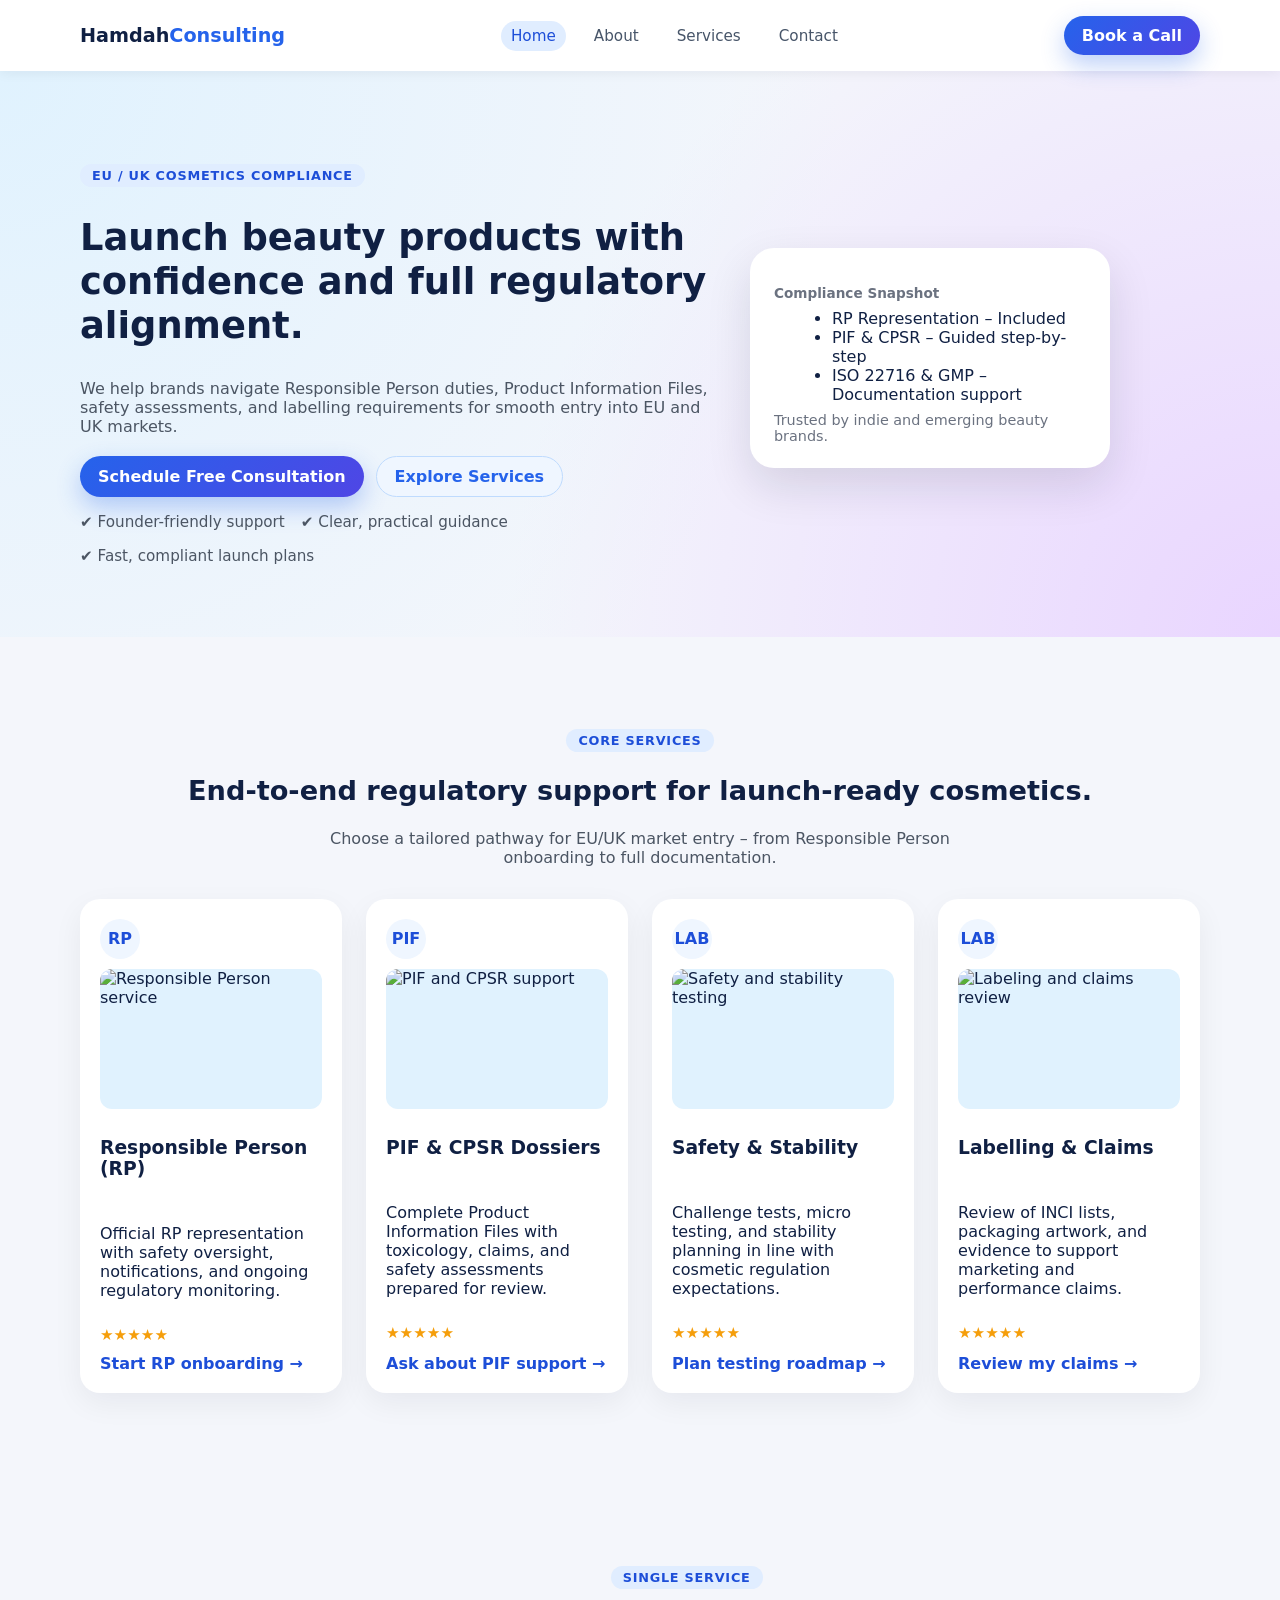
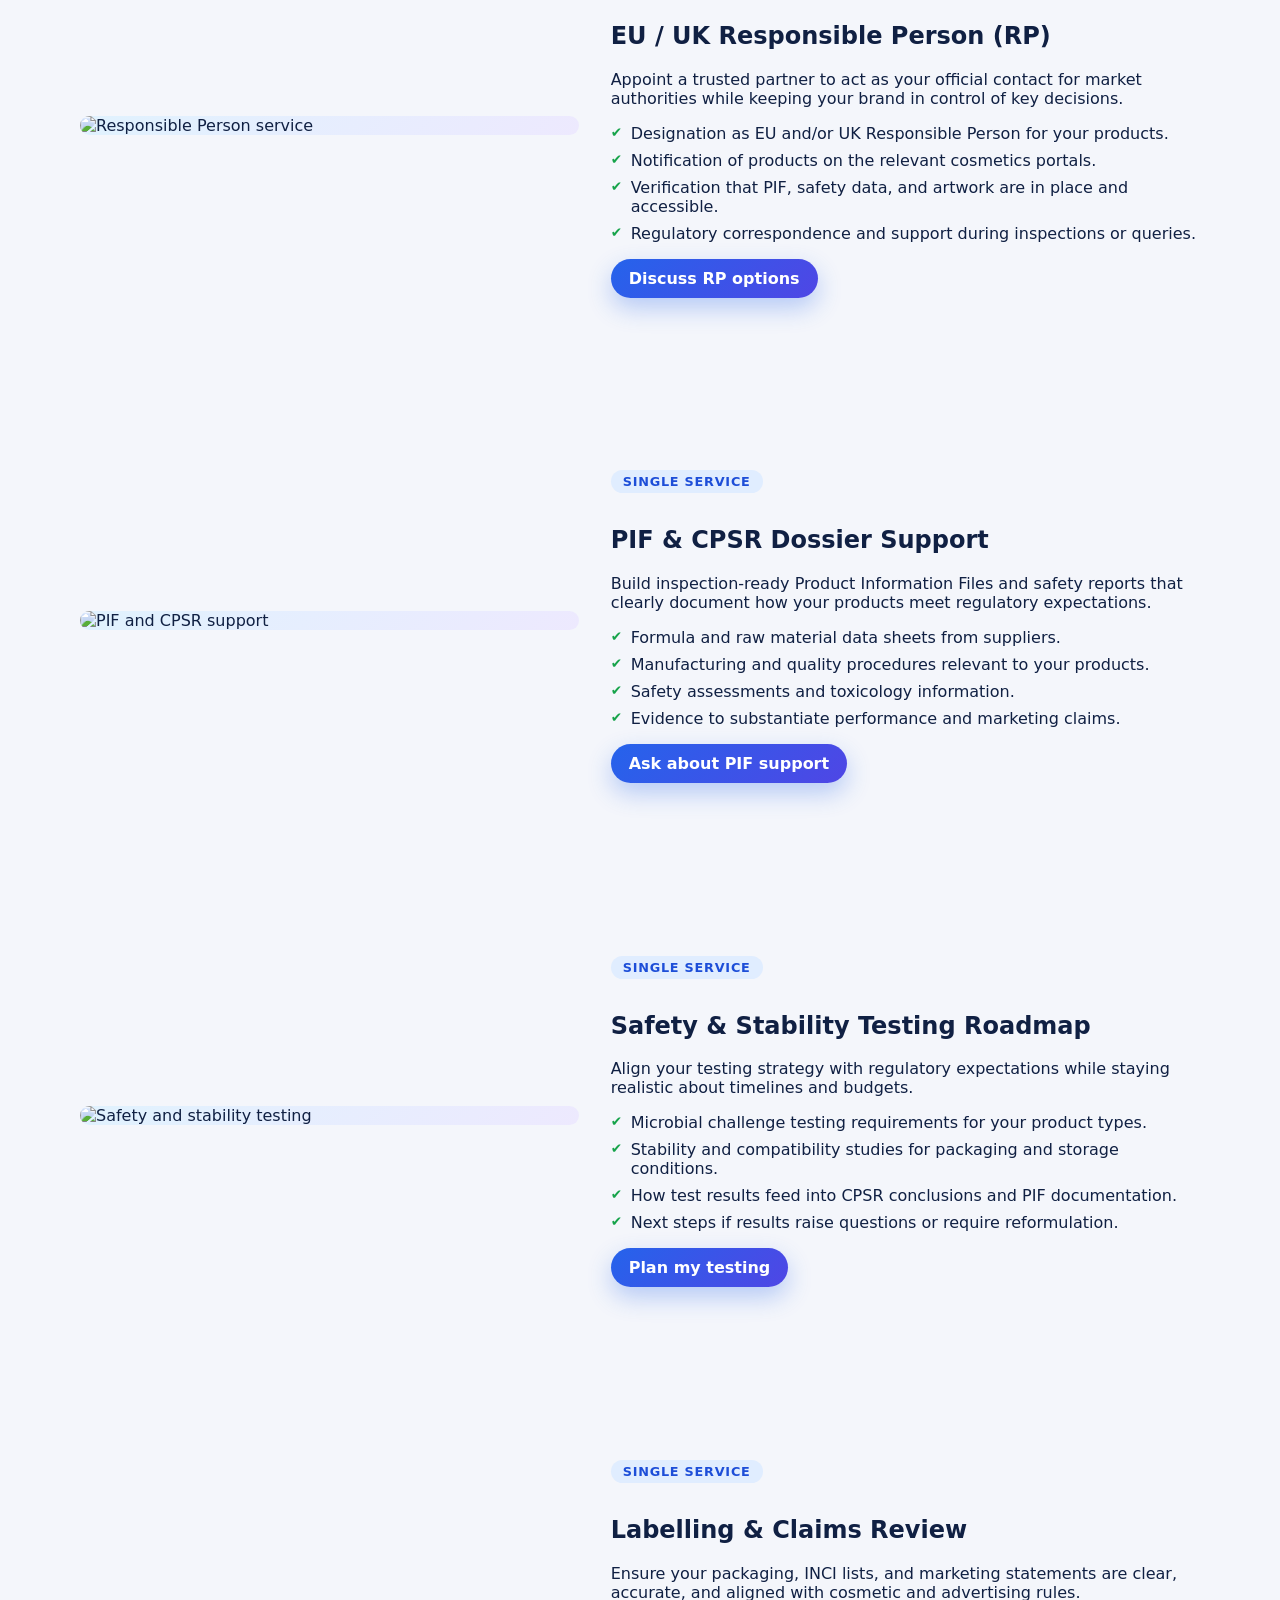
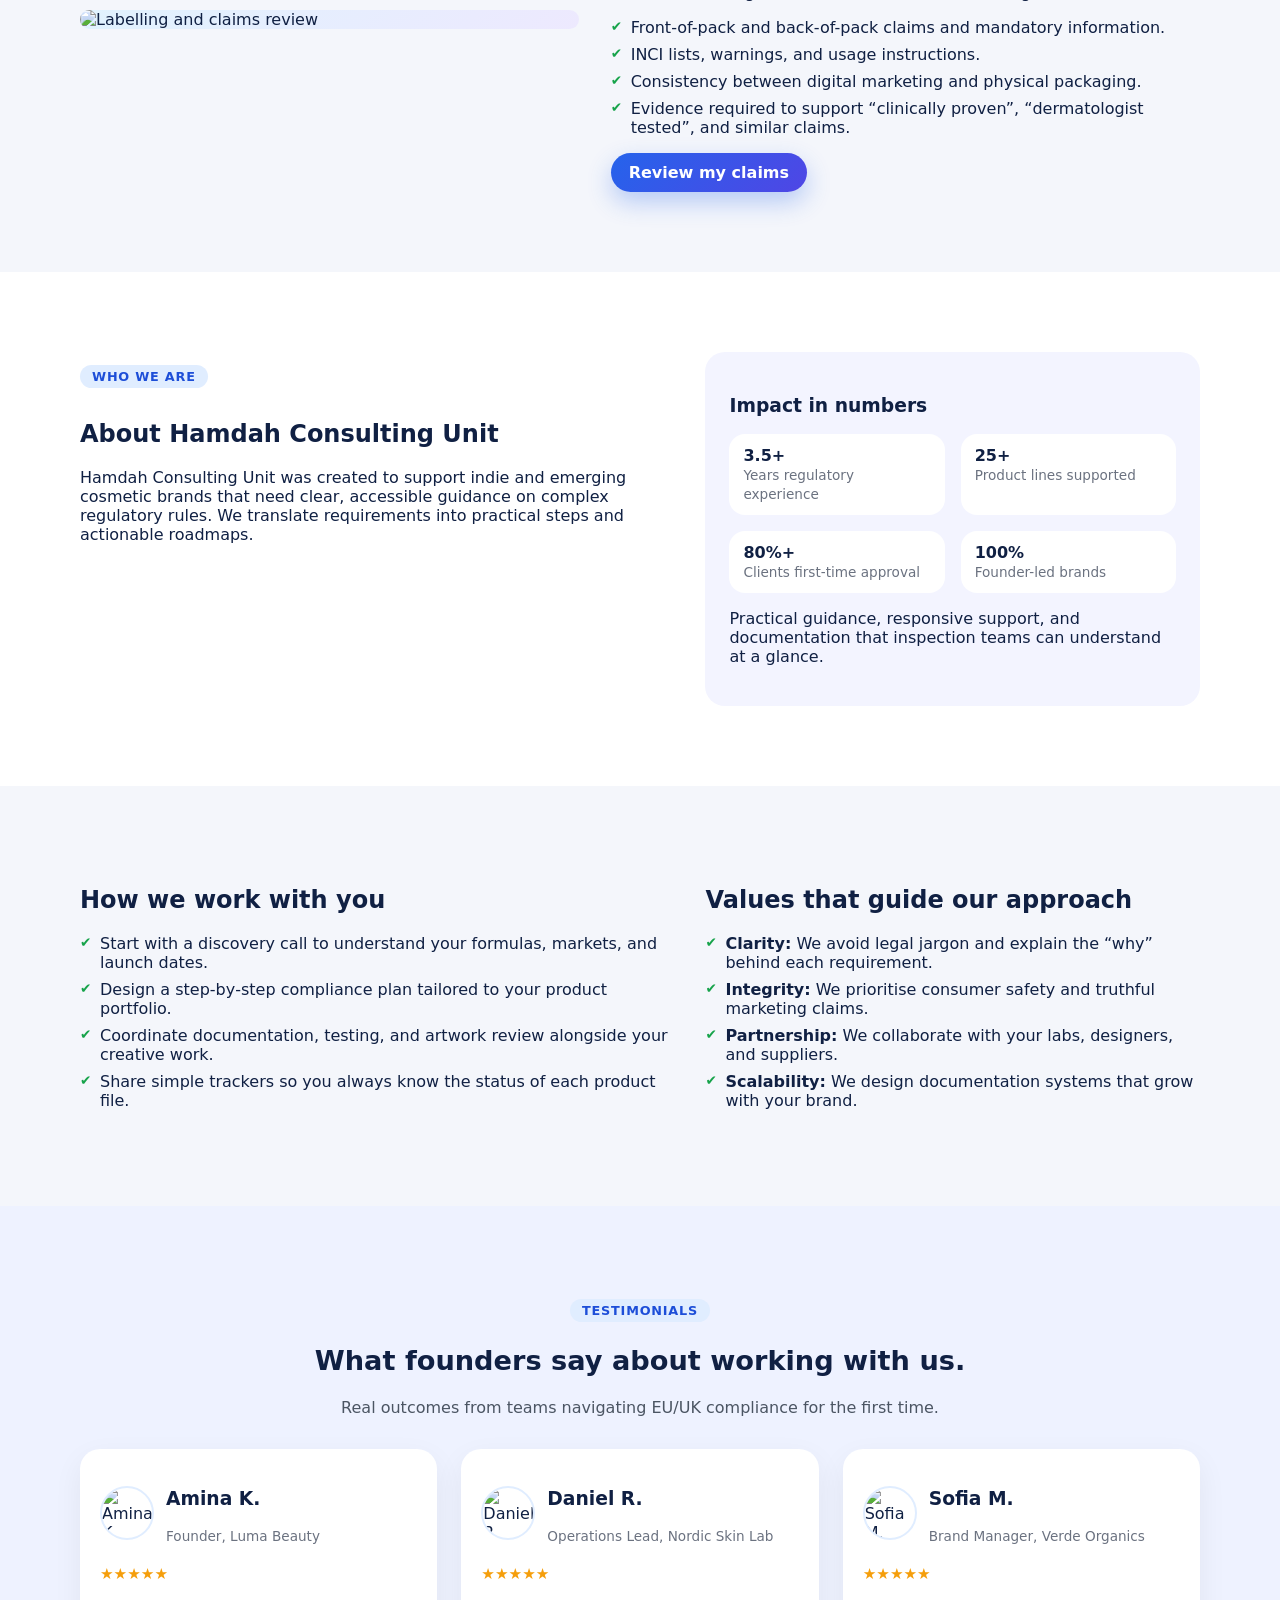
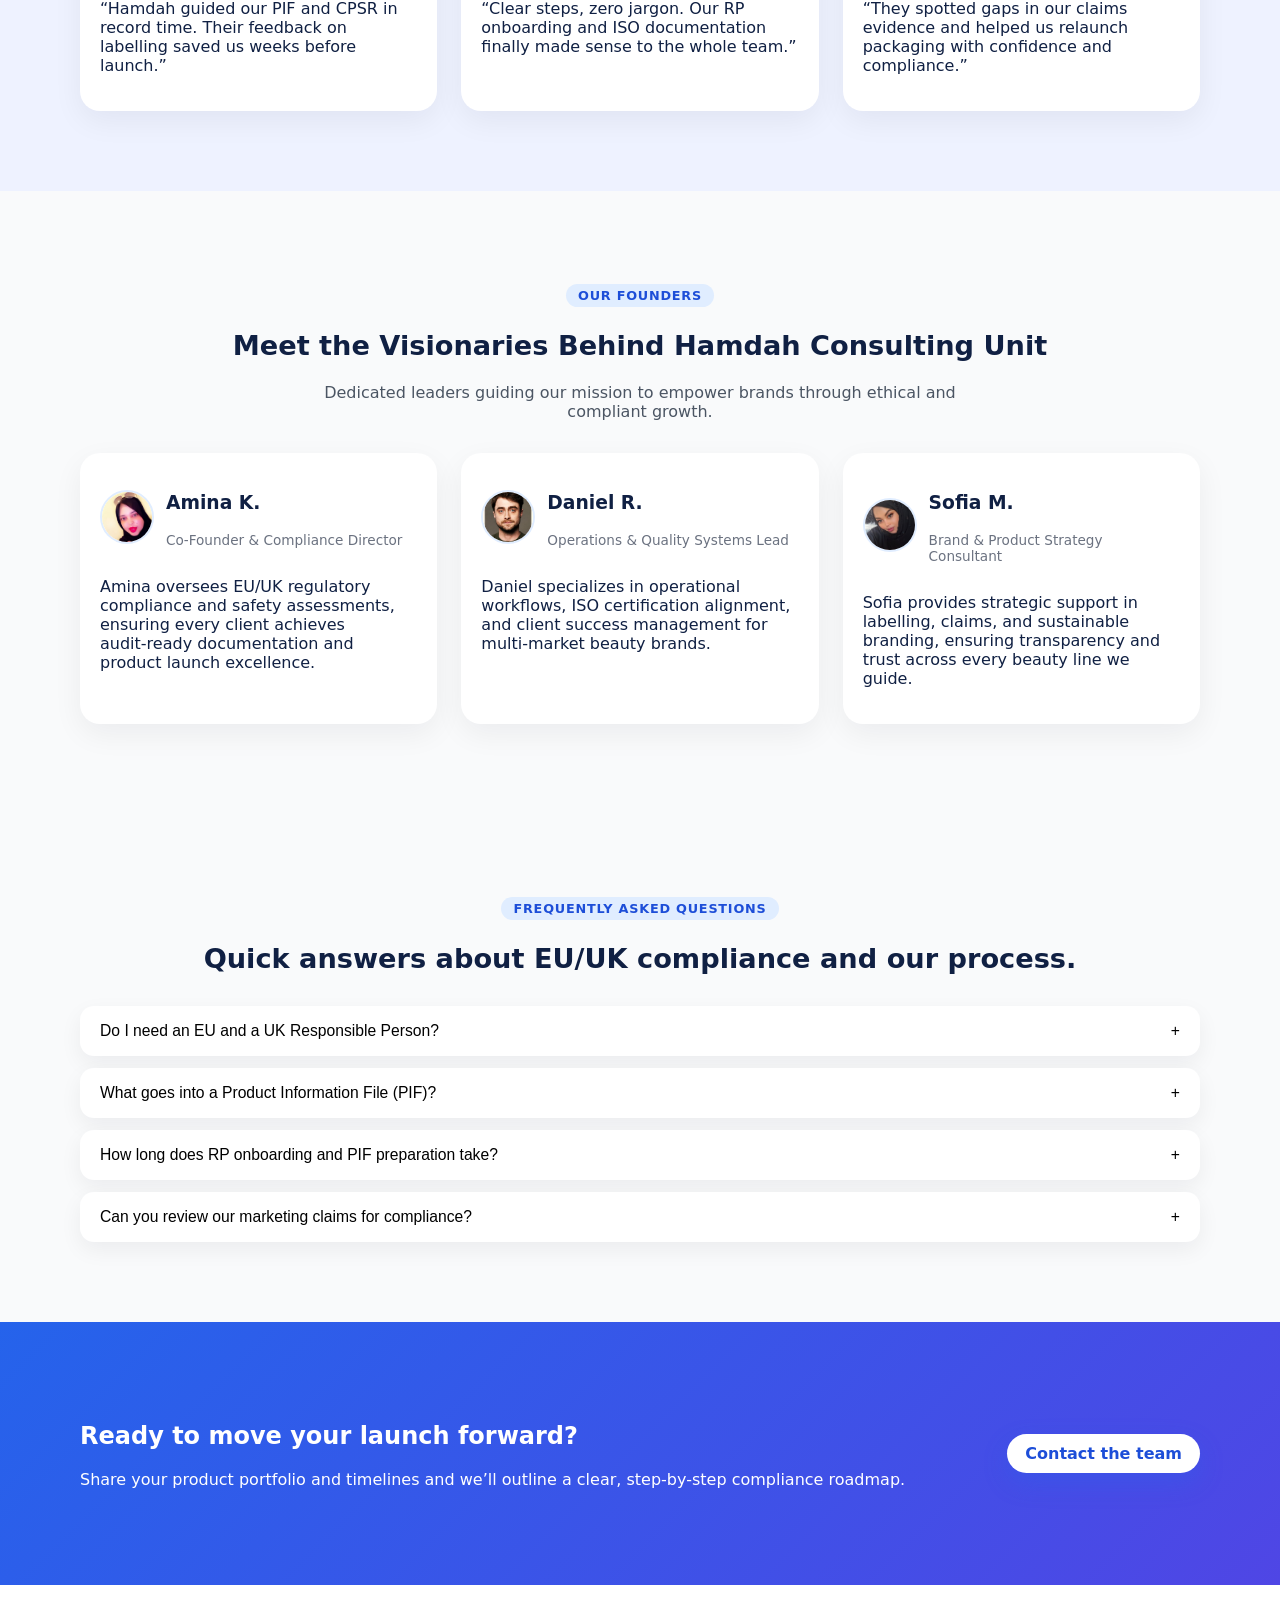
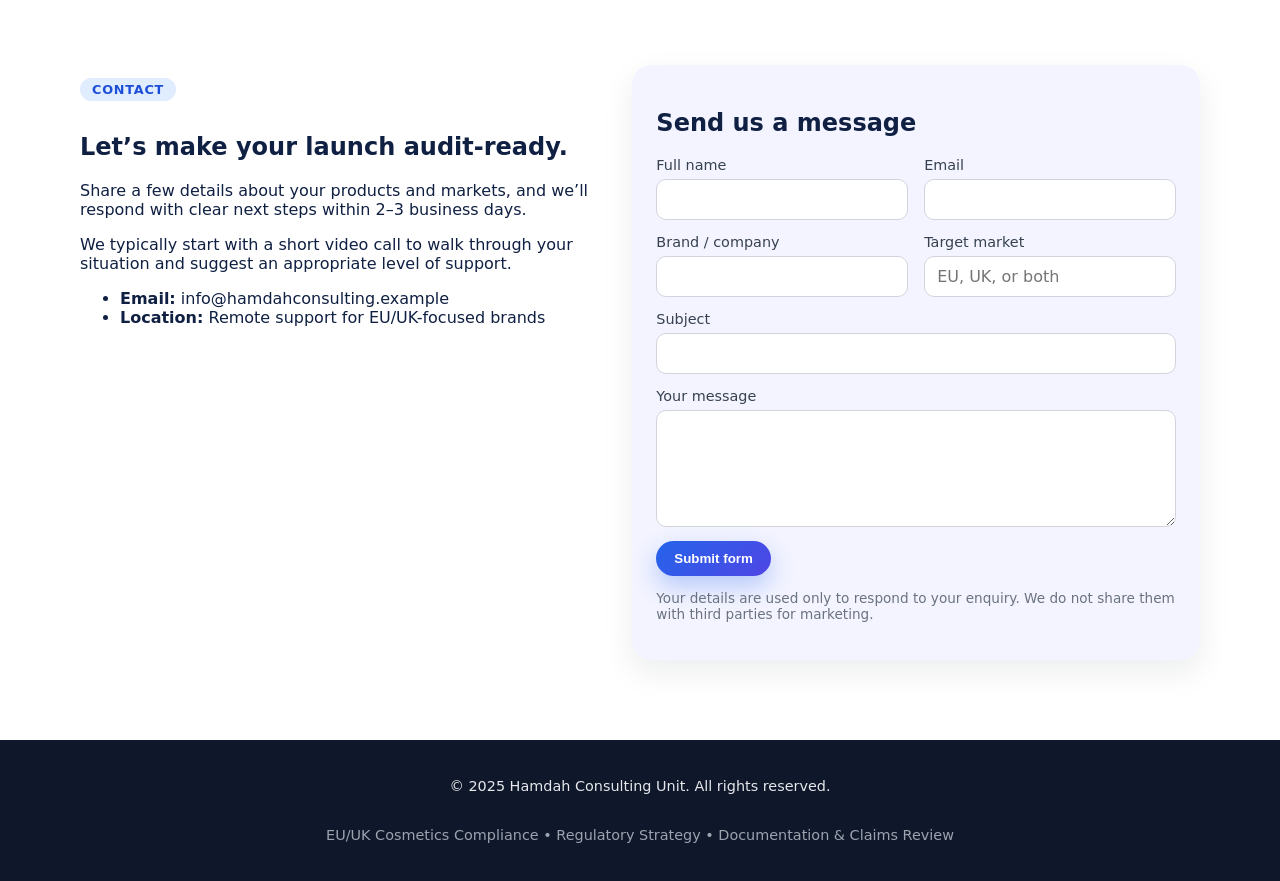
==== index.html @ 95badda5 "Rename index4.html to index.html" ====
<!DOCTYPE html>
<html lang="en">
<head>
  <meta charset="UTF-8" />
  <meta name="viewport" content="width=device-width, initial-scale=1.0" />
  <title>Hamdah Consulting Unit – EU/UK Cosmetics Compliance</title>
  <meta name="description" content="Responsible Person (RP), PIF & CPSR, Safety & Stability testing, and Labelling & Claims support for EU/UK cosmetics compliance." />

  <!--
    IMPORTANT for GitHub Pages:
    Upload this index.html AND these three image files in the SAME FOLDER (repo root):
      - Amina_image.jpg
      - Daniel_image.jpg
      - Sofia_image.jpg
    If you prefer an /images folder, move the files there and change the src paths below to: images/Amina_image.jpg, etc.
  -->

  <style>
    *,
    *::before,
    *::after { box-sizing: border-box; }

    :root {
      --ink:#102043; --muted:#4b5563;
      --brand:#2563eb; --brand2:#4f46e5;
      --bg:#f4f6fb; --panel:#ffffff;
    }

    body {
      margin: 0; background: var(--bg); color: var(--ink);
      font-family: system-ui, -apple-system, BlinkMacSystemFont, "Segoe UI", Roboto, Helvetica, Arial, sans-serif;
      -webkit-font-smoothing: antialiased; -moz-osx-font-smoothing: grayscale;
    }
    img { max-width: 100%; display:block; }
    a { color: inherit; text-decoration: none; }

    .container { width: 90%; max-width: 1120px; margin: 0 auto; }
    .section { padding: 80px 0; }
    .badge {
      display:inline-flex; padding: 4px 12px; border-radius: 999px;
      background:#e0edff; color:#1d4ed8; font-size:.8rem; font-weight:600;
      letter-spacing:.06em; text-transform:uppercase;
    }

    /* Header */
    .site-header { position: sticky; top:0; z-index:20; background:var(--panel); box-shadow:0 2px 12px rgba(15,23,42,.06); }
    .header-inner { display:flex; align-items:center; justify-content:space-between; padding:16px 0; gap:24px; }
    .logo { font-weight:800; font-size:1.2rem; }
    .logo span { color: var(--brand); }
    .main-nav { display:flex; gap:18px; font-size:.95rem; }
    .main-nav a { padding:6px 10px; border-radius:999px; color:#475569; }
    .main-nav a:hover, .main-nav a.active { background:#e0edff; color:#1d4ed8; }

    .btn { display:inline-flex; align-items:center; justify-content:center; border:none; border-radius:999px; padding:10px 18px; font-weight:600; cursor:pointer; }
    .btn-primary { color:#fff; background: linear-gradient(135deg, var(--brand), var(--brand2)); box-shadow:0 10px 24px rgba(37,99,235,.3); }
    .btn-primary:hover { transform: translateY(-1px); box-shadow:0 14px 28px rgba(37,99,235,.4); }
    .btn-ghost { color:var(--brand); background:#eff6ff; border:1px solid #bfdbfe; }

    /* Hero */
    .hero {
      padding:80px 0 72px;
      background: radial-gradient(circle at top left, #e0f2fe, transparent 60%),
                  radial-gradient(circle at bottom right, #e9d5ff, transparent 55%);
    }
    .hero-inner { display:grid; grid-template-columns:minmax(0,1.4fr) minmax(0,1fr); gap:40px; align-items:center; }
    .hero h1 { margin-top: 16px; font-size:2.3rem; line-height:1.2; }
    .lead { margin-top:12px; color:var(--muted); }
    .hero-actions { display:flex; flex-wrap:wrap; gap:12px; margin-top:20px; }
    .hero-meta { margin-top:16px; display:flex; flex-wrap:wrap; gap:16px; color:var(--muted); font-size:.95rem; }

    .hero-card {
      background: var(--panel); border-radius: 24px; padding: 24px;
      box-shadow: 0 18px 45px rgba(15,23,42,.12); max-width: 360px;
    }
    .hero-card-label { font-size:.85rem; font-weight:600; color:#6b7280; margin-bottom:8px; }
    .hero-card ul { margin:0 0 8px 18px; }
    .hero-card-note { margin:0; font-size:.9rem; color:#6b7280; }

    /* Section headings */
    .section-heading.center { text-align:center; }
    .section-heading h2 { margin-top:10px; font-size:1.7rem; }
    .section-subtitle { margin-top:8px; color:var(--muted); max-width:640px; margin-inline:auto; }

    /* Services cards */
    .card-grid { margin-top:32px; display:grid; grid-template-columns:repeat(auto-fit,minmax(230px,1fr)); gap:24px; }
    .service-card { background:var(--panel); border-radius:20px; padding:20px; display:flex; flex-direction:column; gap:10px; box-shadow:0 10px 30px rgba(15,23,42,.06); }
    .service-icon { width:40px; height:40px; border-radius:50%; background:#eff6ff; color:#1d4ed8; display:flex; align-items:center; justify-content:center; font-weight:700; }
    .service-image { border-radius:12px; background:#e0f2fe; height:140px; object-fit:cover; }
    .card-link { margin-top:auto; font-weight:600; color:#1d4ed8; }
    .card-link:hover { text-decoration: underline; }
    .stars { color:#f59e0b; font-size:.95rem; }

    /* Detail sections */
    .service-detail-grid { display:grid; grid-template-columns:minmax(0,1.1fr) minmax(0,1.3fr); gap:32px; align-items:center; }
    .detail-image { border-radius:24px; background:linear-gradient(135deg,#e0f2fe,#ede9fe); }

    /* About */
    .about-layout { background:var(--panel); }
    .about-grid { display:grid; grid-template-columns:minmax(0,1.2fr) minmax(0,1fr); gap:32px; }
    .about-panel { background:#f3f4ff; border-radius:20px; padding:24px; }
    .stats-grid { display:grid; grid-template-columns:repeat(2,minmax(0,1fr)); gap:16px; margin-bottom:12px; }
    .stat { background:#fff; border-radius:16px; padding:12px 14px; }
    .stat-value { display:block; font-weight:700; }
    .stat-label { font-size:.85rem; color:#6b7280; }

    .checklist { list-style:none; padding:0; }
    .checklist li { padding-left:20px; margin-bottom:8px; position:relative; }
    .checklist li::before { content:"✔"; color:#16a34a; position:absolute; left:0; font-size:.85rem; }

    /* Testimonials */
    .testimonials { background:#eef2ff; }
    .testimonial-grid { margin-top:32px; display:grid; grid-template-columns:repeat(auto-fit,minmax(260px,1fr)); gap:24px; }
    .testimonial-card { background:#fff; border-radius:20px; padding:20px; box-shadow:0 10px 30px rgba(15,23,42,.06); }
    .testimonial-profile { display:flex; align-items:center; gap:12px; margin-bottom:8px; }
    .avatar { width:54px; height:54px; border-radius:50%; object-fit:cover; border:2px solid #e0edff; }
    .role { font-size:.85rem; color:#6b7280; }

    /* FAQ */
    .faq { background:#f9fafb; }
    .faq-list { margin-top:32px; display:flex; flex-direction:column; gap:12px; }
    .faq-item { background:#fff; border-radius:14px; overflow:hidden; box-shadow:0 8px 22px rgba(15,23,42,.06); }
    .faq-question { width:100%; padding:16px 20px; text-align:left; border:none; background:none; display:flex; align-items:center; justify-content:space-between; font-size:.98rem; cursor:pointer; }
    .faq-answer { max-height:0; overflow:hidden; padding:0 20px; transition:max-height .25s ease, padding-bottom .25s ease; }
    .faq-item.open .faq-answer { max-height:220px; padding-bottom:16px; }

    /* Contact CTA */
    .contact-cta { background:linear-gradient(135deg,var(--brand),var(--brand2)); color:#fff; }
    .contact-cta-inner { display:flex; align-items:center; justify-content:space-between; flex-wrap:wrap; gap:16px; }

    /* Contact */
    .contact-section { background:#fff; }
    .contact-grid { display:grid; grid-template-columns:minmax(0,1.1fr) minmax(0,1.2fr); gap:32px; align-items:start; }
    .contact-form-card { background:#f3f4ff; border-radius:20px; padding:24px; box-shadow:0 12px 32px rgba(15,23,42,.08); }
    .form-row { display:grid; grid-template-columns:repeat(2,minmax(0,1fr)); gap:16px; }
    .form-field { display:flex; flex-direction:column; gap:6px; margin-bottom:14px; }
    label { font-size:.9rem; color:#374151; }
    input, textarea { background:#fff; border:1px solid #d1d5db; border-radius:10px; padding:10px 12px; font:inherit; }
    input:focus, textarea:focus { outline:2px solid var(--brand); outline-offset:1px; }
    .form-status { margin-top:8px; font-size:.9rem; }
    .form-note { margin-top:10px; font-size:.85rem; color:#6b7280; }

    /* Footer */
    .site-footer { background:#0f172a; color:#e5e7eb; font-size:.9rem; padding:24px 0; }
    .footer-inner { display:flex; flex-direction:column; gap:4px; align-items:center; text-align:center; }
    .footer-meta { color:#9ca3af; }

    /* Responsive */
    @media (max-width: 880px) {
      .hero-inner, .about-grid, .service-detail-grid, .contact-grid { grid-template-columns:1fr; }
      .main-nav { display:none; }
      .form-row { grid-template-columns:1fr; }
      .hero { padding-top:64px; }
    }
  </style>
</head>
<body>
  <!-- HEADER -->
  <header class="site-header">
    <div class="container header-inner">
      <div class="logo">Hamdah<span>Consulting</span></div>
      <nav class="main-nav">
        <a href="#top" class="active">Home</a>
        <a href="#about">About</a>
        <a href="#services">Services</a>
        <a href="#contact">Contact</a>
      </nav>
      <a href="#contact" class="btn btn-primary">Book a Call</a>
    </div>
  </header>

  <main id="top">
    <!-- HERO / LANDING -->
    <section class="hero">
      <div class="container hero-inner">
        <div class="hero-copy">
          <p class="badge">EU / UK Cosmetics Compliance</p>
          <h1>Launch beauty products with confidence and full regulatory alignment.</h1>
          <p class="lead">
            We help brands navigate Responsible Person duties, Product Information Files,
            safety assessments, and labelling requirements for smooth entry into EU and UK markets.
          </p>
          <div class="hero-actions">
            <a href="#contact" class="btn btn-primary">Schedule Free Consultation</a>
            <a href="#services" class="btn btn-ghost">Explore Services</a>
          </div>
          <div class="hero-meta">
            <span>✔ Founder-friendly support</span>
            <span>✔ Clear, practical guidance</span>
            <span>✔ Fast, compliant launch plans</span>
          </div>
        </div>
        <div class="hero-visual">
          <div class="hero-card">
            <p class="hero-card-label">Compliance Snapshot</p>
            <ul>
              <li>RP Representation – Included</li>
              <li>PIF &amp; CPSR – Guided step-by-step</li>
              <li>ISO 22716 &amp; GMP – Documentation support</li>
            </ul>
            <p class="hero-card-note">Trusted by indie and emerging beauty brands.</p>
          </div>
        </div>
      </div>
    </section>

    <!-- CORE SERVICES GRID -->
    <section class="section" id="services">
      <div class="container">
        <div class="section-heading center">
          <p class="badge">Core Services</p>
          <h2>End-to-end regulatory support for launch-ready cosmetics.</h2>
          <p class="section-subtitle">
            Choose a tailored pathway for EU/UK market entry – from Responsible Person onboarding to full documentation.
          </p>
        </div>

        <div class="card-grid">
          <!-- Service 1 -->
          <article class="service-card">
            <div class="service-icon">RP</div>
            <img src="https://via.placeholder.com/600x360?text=Responsible+Person" alt="Responsible Person service" class="service-image" />
            <h3>Responsible Person (RP)</h3>
            <p>Official RP representation with safety oversight, notifications, and ongoing regulatory monitoring.</p>
            <div class="stars" aria-label="5 star rating">★★★★★</div>
            <a href="#service-rp" class="card-link">Start RP onboarding →</a>
          </article>

          <!-- Service 2 -->
          <article class="service-card">
            <div class="service-icon">PIF</div>
            <img src="https://via.placeholder.com/600x360?text=PIF+%26+CPSR" alt="PIF and CPSR support" class="service-image" />
            <h3>PIF &amp; CPSR Dossiers</h3>
            <p>Complete Product Information Files with toxicology, claims, and safety assessments prepared for review.</p>
            <div class="stars" aria-label="5 star rating">★★★★★</div>
            <a href="#service-pif" class="card-link">Ask about PIF support →</a>
          </article>

          <!-- Service 3 -->
          <article class="service-card">
            <div class="service-icon">LAB</div>
            <img src="https://via.placeholder.com/600x360?text=Safety+%26+Stability" alt="Safety and stability testing" class="service-image" />
            <h3>Safety &amp; Stability</h3>
            <p>Challenge tests, micro testing, and stability planning in line with cosmetic regulation expectations.</p>
            <div class="stars" aria-label="5 star rating">★★★★★</div>
            <a href="#service-safety" class="card-link">Plan testing roadmap →</a>
          </article>

          <!-- Service 4 -->
          <article class="service-card">
            <div class="service-icon">LAB</div>
            <img src="https://via.placeholder.com/600x360?text=Labelling+%26+Claims" alt="Labeling and claims review" class="service-image" />
            <h3>Labelling &amp; Claims</h3>
            <p>Review of INCI lists, packaging artwork, and evidence to support marketing and performance claims.</p>
            <div class="stars" aria-label="5 star rating">★★★★★</div>
            <a href="#service-claims" class="card-link">Review my claims →</a>
          </article>
        </div>
      </div>
    </section>

    <!-- SINGLE SERVICE SECTIONS (DETAIL) -->
    <section class="section" id="service-rp">
      <div class="container service-detail-grid">
        <div>
          <img src="https://via.placeholder.com/600x360?text=Responsible+Person" alt="Responsible Person service" class="detail-image" />
        </div>
        <div>
          <p class="badge">Single service</p>
          <h2>EU / UK Responsible Person (RP)</h2>
          <p>Appoint a trusted partner to act as your official contact for market authorities while keeping your brand in control of key decisions.</p>
          <ul class="checklist">
            <li>Designation as EU and/or UK Responsible Person for your products.</li>
            <li>Notification of products on the relevant cosmetics portals.</li>
            <li>Verification that PIF, safety data, and artwork are in place and accessible.</li>
            <li>Regulatory correspondence and support during inspections or queries.</li>
          </ul>
          <a href="#contact" class="btn btn-primary">Discuss RP options</a>
        </div>
      </div>
    </section>

    <section class="section" id="service-pif">
      <div class="container service-detail-grid">
        <div>
          <img src="https://via.placeholder.com/600x360?text=PIF+%26+CPSR" alt="PIF and CPSR support" class="detail-image" />
        </div>
        <div>
          <p class="badge">Single service</p>
          <h2>PIF &amp; CPSR Dossier Support</h2>
          <p>Build inspection-ready Product Information Files and safety reports that clearly document how your products meet regulatory expectations.</p>
          <ul class="checklist">
            <li>Formula and raw material data sheets from suppliers.</li>
            <li>Manufacturing and quality procedures relevant to your products.</li>
            <li>Safety assessments and toxicology information.</li>
            <li>Evidence to substantiate performance and marketing claims.</li>
          </ul>
          <a href="#contact" class="btn btn-primary">Ask about PIF support</a>
        </div>
      </div>
    </section>

    <section class="section" id="service-safety">
      <div class="container service-detail-grid">
        <div>
          <img src="https://via.placeholder.com/600x360?text=Safety+%26+Stability" alt="Safety and stability testing" class="detail-image" />
        </div>
        <div>
          <p class="badge">Single service</p>
          <h2>Safety &amp; Stability Testing Roadmap</h2>
          <p>Align your testing strategy with regulatory expectations while staying realistic about timelines and budgets.</p>
          <ul class="checklist">
            <li>Microbial challenge testing requirements for your product types.</li>
            <li>Stability and compatibility studies for packaging and storage conditions.</li>
            <li>How test results feed into CPSR conclusions and PIF documentation.</li>
            <li>Next steps if results raise questions or require reformulation.</li>
          </ul>
          <a href="#contact" class="btn btn-primary">Plan my testing</a>
        </div>
      </div>
    </section>

    <section class="section" id="service-claims">
      <div class="container service-detail-grid">
        <div>
          <img src="https://via.placeholder.com/600x360?text=Labelling+%26+Claims" alt="Labelling and claims review" class="detail-image" />
        </div>
        <div>
          <p class="badge">Single service</p>
          <h2>Labelling &amp; Claims Review</h2>
          <p>Ensure your packaging, INCI lists, and marketing statements are clear, accurate, and aligned with cosmetic and advertising rules.</p>
          <ul class="checklist">
            <li>Front-of-pack and back-of-pack claims and mandatory information.</li>
            <li>INCI lists, warnings, and usage instructions.</li>
            <li>Consistency between digital marketing and physical packaging.</li>
            <li>Evidence required to support “clinically proven”, “dermatologist tested”, and similar claims.</li>
          </ul>
          <a href="#contact" class="btn btn-primary">Review my claims</a>
        </div>
      </div>
    </section>

    <!-- ABOUT US -->
    <section class="section about-layout" id="about">
      <div class="container about-grid">
        <div>
          <p class="badge">Who we are</p>
          <h2>About Hamdah Consulting Unit</h2>
          <p>Hamdah Consulting Unit was created to support indie and emerging cosmetic brands that need clear, accessible guidance on complex regulatory rules. We translate requirements into practical steps and actionable roadmaps.</p>
        </div>
        <div class="about-panel">
          <h3>Impact in numbers</h3>
          <div class="stats-grid">
            <div class="stat"><span class="stat-value">3.5+</span><span class="stat-label">Years regulatory experience</span></div>
            <div class="stat"><span class="stat-value">25+</span><span class="stat-label">Product lines supported</span></div>
            <div class="stat"><span class="stat-value">80%+</span><span class="stat-label">Clients first-time approval</span></div>
            <div class="stat"><span class="stat-value">100%</span><span class="stat-label">Founder-led brands</span></div>
          </div>
          <p class="about-note">Practical guidance, responsive support, and documentation that inspection teams can understand at a glance.</p>
        </div>
      </div>
    </section>

    <!-- HOW WE WORK & VALUES -->
    <section class="section">
      <div class="container about-grid">
        <div>
          <h2>How we work with you</h2>
          <ul class="checklist">
            <li>Start with a discovery call to understand your formulas, markets, and launch dates.</li>
            <li>Design a step‑by‑step compliance plan tailored to your product portfolio.</li>
            <li>Coordinate documentation, testing, and artwork review alongside your creative work.</li>
            <li>Share simple trackers so you always know the status of each product file.</li>
          </ul>
        </div>
        <div>
          <h2>Values that guide our approach</h2>
          <ul class="checklist">
            <li><strong>Clarity:</strong> We avoid legal jargon and explain the “why” behind each requirement.</li>
            <li><strong>Integrity:</strong> We prioritise consumer safety and truthful marketing claims.</li>
            <li><strong>Partnership:</strong> We collaborate with your labs, designers, and suppliers.</li>
            <li><strong>Scalability:</strong> We design documentation systems that grow with your brand.</li>
          </ul>
        </div>
      </div>
    </section>

    <!-- TESTIMONIALS -->
    <section class="section testimonials">
      <div class="container">
        <div class="section-heading center">
          <p class="badge">Testimonials</p>
          <h2>What founders say about working with us.</h2>
          <p class="section-subtitle">Real outcomes from teams navigating EU/UK compliance for the first time.</p>
        </div>

        <div class="testimonial-grid">
          <article class="testimonial-card">
            <div class="testimonial-profile">
              <img class="avatar" src="./Amina_image.jpg" alt="Amina K.">
              <div>
                <h3>Amina K.</h3>
                <p class="role">Founder, Luma Beauty</p>
              </div>
            </div>
            <div class="stars">★★★★★</div>
            <p>“Hamdah guided our PIF and CPSR in record time. Their feedback on labelling saved us weeks before launch.”</p>
          </article>

          <article class="testimonial-card">
            <div class="testimonial-profile">
              <img class="avatar" src="./Daniel_image.jpg" alt="Daniel R.">
              <div>
                <h3>Daniel R.</h3>
                <p class="role">Operations Lead, Nordic Skin Lab</p>
              </div>
            </div>
            <div class="stars">★★★★★</div>
            <p>“Clear steps, zero jargon. Our RP onboarding and ISO documentation finally made sense to the whole team.”</p>
          </article>

          <article class="testimonial-card">
            <div class="testimonial-profile">
              <img class="avatar" src="./Sofia_image.jpg" alt="Sofia M.">
              <div>
                <h3>Sofia M.</h3>
                <p class="role">Brand Manager, Verde Organics</p>
              </div>
            </div>
            <div class="stars">★★★★★</div>
            <p>“They spotted gaps in our claims evidence and helped us relaunch packaging with confidence and compliance.”</p>
          </article>
        </div>
      </div>
    </section>

    
    <!-- OUR FOUNDERS SECTION -->
    <section class="section" id="founders" style="background:#f9fafb;">
      <div class="container">
        <div class="section-heading center">
          <p class="badge">Our Founders</p>
          <h2>Meet the Visionaries Behind Hamdah Consulting Unit</h2>
          <p class="section-subtitle">Dedicated leaders guiding our mission to empower brands through ethical and compliant growth.</p>
        </div>
        <div class="testimonial-grid">
          <article class="testimonial-card">
            <div class="testimonial-profile">
              <img class="avatar" src="images/Amina_image.jpg" alt="Amina K.">
              <div>
                <h3>Amina K.</h3>
                <p class="role">Co‑Founder &amp; Compliance Director</p>
              </div>
            </div>
            <p>Amina oversees EU/UK regulatory compliance and safety assessments, ensuring every client achieves audit‑ready documentation and product launch excellence.</p>
          </article>

          <article class="testimonial-card">
            <div class="testimonial-profile">
              <img class="avatar" src="images/Daniel_image.jpg" alt="Daniel R.">
              <div>
                <h3>Daniel R.</h3>
                <p class="role">Operations &amp; Quality Systems Lead</p>
              </div>
            </div>
            <p>Daniel specializes in operational workflows, ISO certification alignment, and client success management for multi‑market beauty brands.</p>
          </article>

          <article class="testimonial-card">
            <div class="testimonial-profile">
              <img class="avatar" src="images/Sofia_image.jpg" alt="Sofia M.">
              <div>
                <h3>Sofia M.</h3>
                <p class="role">Brand &amp; Product Strategy Consultant</p>
              </div>
            </div>
            <p>Sofia provides strategic support in labelling, claims, and sustainable branding, ensuring transparency and trust across every beauty line we guide.</p>
          </article>
        </div>
      </div>
    </section>


<!-- FAQ -->
    <section class="section faq">
      <div class="container">
        <div class="section-heading center">
          <p class="badge">Frequently Asked Questions</p>
          <h2>Quick answers about EU/UK compliance and our process.</h2>
        </div>

        <div class="faq-list">
          <div class="faq-item">
            <button class="faq-question">Do I need an EU and a UK Responsible Person? <span>+</span></button>
            <div class="faq-answer"><p>If you sell into both regions, you must appoint an RP in each market. We can coordinate both roles under a single engagement.</p></div>
          </div>
          <div class="faq-item">
            <button class="faq-question">What goes into a Product Information File (PIF)? <span>+</span></button>
            <div class="faq-answer"><p>A PIF includes formula details, manufacturing data, safety assessments, lab test reports, claims substantiation, and product artwork.</p></div>
          </div>
          <div class="faq-item">
            <button class="faq-question">How long does RP onboarding and PIF preparation take? <span>+</span></button>
            <div class="faq-answer"><p>Timelines depend on product complexity, but most indie brands complete onboarding and PIF review within 4–8 weeks.</p></div>
          </div>
          <div class="faq-item">
            <button class="faq-question">Can you review our marketing claims for compliance? <span>+</span></button>
            <div class="faq-answer"><p>Yes. We compare each claim against available evidence and cosmetic regulation guidance, then suggest compliant wording.</p></div>
          </div>
        </div>
      </div>
    </section>

    <!-- CONTACT CTA -->
    <section class="section contact-cta">
      <div class="container contact-cta-inner">
        <div>
          <h2>Ready to move your launch forward?</h2>
          <p>Share your product portfolio and timelines and we’ll outline a clear, step-by-step compliance roadmap.</p>
        </div>
        <a href="#contact" class="btn btn-primary" style="background:#fff;color:#1d4ed8">Contact the team</a>
      </div>
    </section>

    <!-- CONTACT SECTION -->
    <section class="section contact-section" id="contact">
      <div class="container contact-grid">
        <div class="contact-info">
          <p class="badge">Contact</p>
          <h2>Let’s make your launch audit-ready.</h2>
          <p>Share a few details about your products and markets, and we’ll respond with clear next steps within 2–3 business days.</p>
          <p>We typically start with a short video call to walk through your situation and suggest an appropriate level of support.</p>
          <ul class="contact-list">
            <li><strong>Email:</strong> info@hamdahconsulting.example</li>
            <li><strong>Location:</strong> Remote support for EU/UK-focused brands</li>
          </ul>
        </div>

        <div class="contact-form-card">
          <h2>Send us a message</h2>
          <form id="contact-form">
            <div class="form-row">
              <div class="form-field">
                <label for="name">Full name</label>
                <input type="text" id="name" name="user_name" required />
              </div>
              <div class="form-field">
                <label for="email">Email</label>
                <input type="email" id="email" name="user_email" required />
              </div>
            </div>
            <div class="form-row">
              <div class="form-field">
                <label for="company">Brand / company</label>
                <input type="text" id="company" name="user_company" />
              </div>
              <div class="form-field">
                <label for="market">Target market</label>
                <input type="text" id="market" name="user_market" placeholder="EU, UK, or both" />
              </div>
            </div>
            <div class="form-field">
              <label for="subject">Subject</label>
              <input type="text" id="subject" name="subject" required />
            </div>
            <div class="form-field">
              <label for="message">Your message</label>
              <textarea id="message" name="message" rows="5" required></textarea>
            </div>
            <button type="submit" class="btn btn-primary">Submit form</button>
            <p id="form-status" class="form-status" aria-live="polite"></p>
          </form>
          <p class="form-note">Your details are used only to respond to your enquiry. We do not share them with third parties for marketing.</p>
        </div>
      </div>
    </section>
  </main>

  <!-- FOOTER -->
  <footer class="site-footer">
    <div class="container footer-inner">
      <p>© 2025 Hamdah Consulting Unit. All rights reserved.</p>
      <p class="footer-meta">EU/UK Cosmetics Compliance • Regulatory Strategy • Documentation &amp; Claims Review</p>
    </div>
  </footer>

  <!-- EmailJS CDN -->
  <script src="https://cdn.jsdelivr.net/npm/emailjs-com@3/dist/email.min.js"></script>

  <script>
    // === EmailJS keys: PUBLIC KEY only (never put your private key in client code) ===
    const PUBLIC_KEY  = "MGForec9CcOM_7orJ";
    const SERVICE_ID  = "service_235hn4p";
    const TEMPLATE_ID = "template_3fe2f8g";

    // FAQ collapse & EmailJS
    document.addEventListener("DOMContentLoaded", function () {
      // Initialize EmailJS
      try { if (window.emailjs && PUBLIC_KEY) emailjs.init(PUBLIC_KEY); } catch (e) { console.error("EmailJS init error:", e); }

      // FAQ toggle
      document.querySelectorAll(".faq-item").forEach((item) => {
        const q = item.querySelector(".faq-question");
        q.addEventListener("click", () => {
          const open = item.classList.contains("open");
          document.querySelectorAll(".faq-item.open").forEach(i => i.classList.remove("open"));
          if (!open) item.classList.add("open");
        });
      });

      // Contact form submit
      const form = document.getElementById("contact-form");
      if (form) {
        form.addEventListener("submit", async (e) => {
          e.preventDefault();
          const status = document.getElementById("form-status");
          status.textContent = "Sending...";
          status.style.color = "#4b5563";

          try {
            await emailjs.sendForm(SERVICE_ID, TEMPLATE_ID, form);
            status.textContent = "Your message has been sent successfully!";
            status.style.color = "#15803d";
            form.reset();
          } catch (err) {
            console.error("EmailJS error:", err);
            const msg = String(err);
            if (msg.includes("origin")) {
              status.textContent = "Origin not allowed in EmailJS. Add your GitHub Pages URL in EmailJS → Account → Allowed Origins.";
            } else if (msg.toLowerCase().includes("service") || msg.toLowerCase().includes("template")) {
              status.textContent = "Service ID or Template ID mismatch. Check EmailJS IDs in the script.";
            } else {
              status.textContent = "Oops! Something went wrong. Please try again.";
            }
            status.style.color = "#b91c1c";
          }
        });
      }
    });
  </script>
</body>
</html>
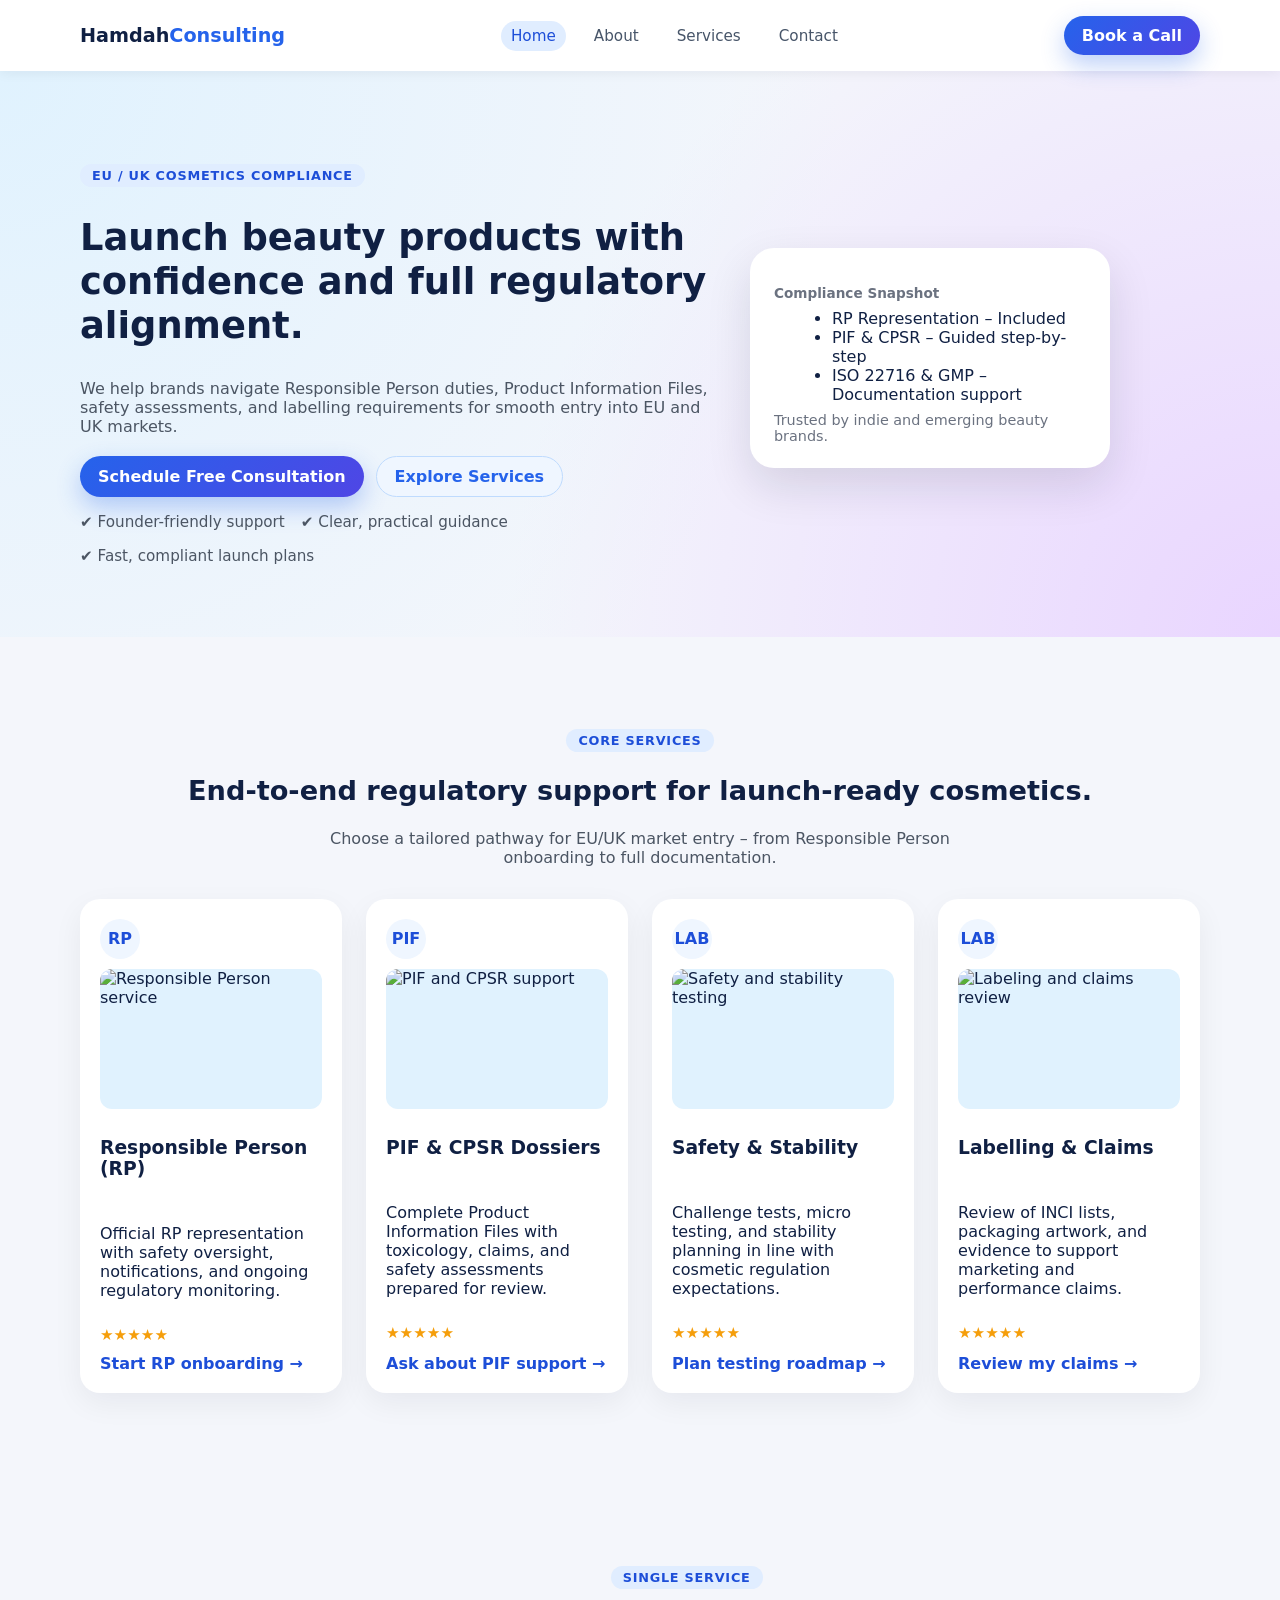
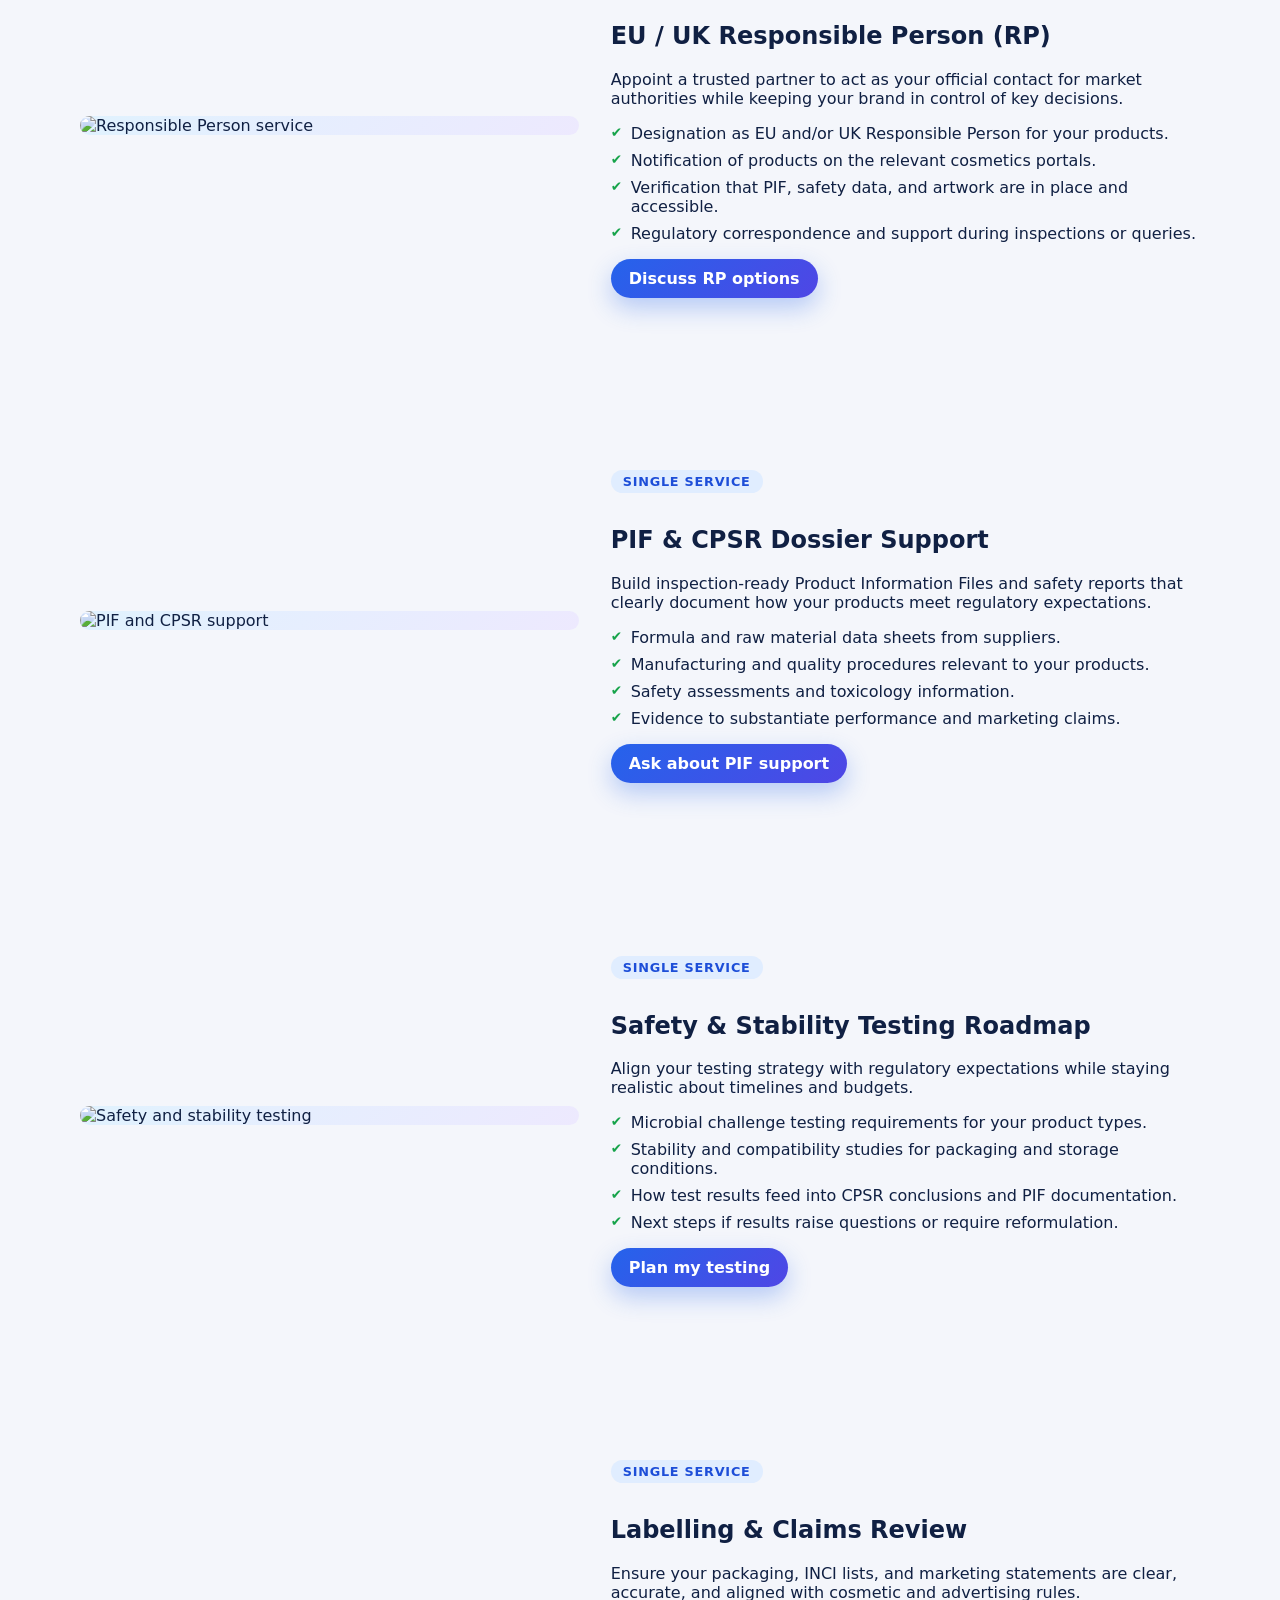
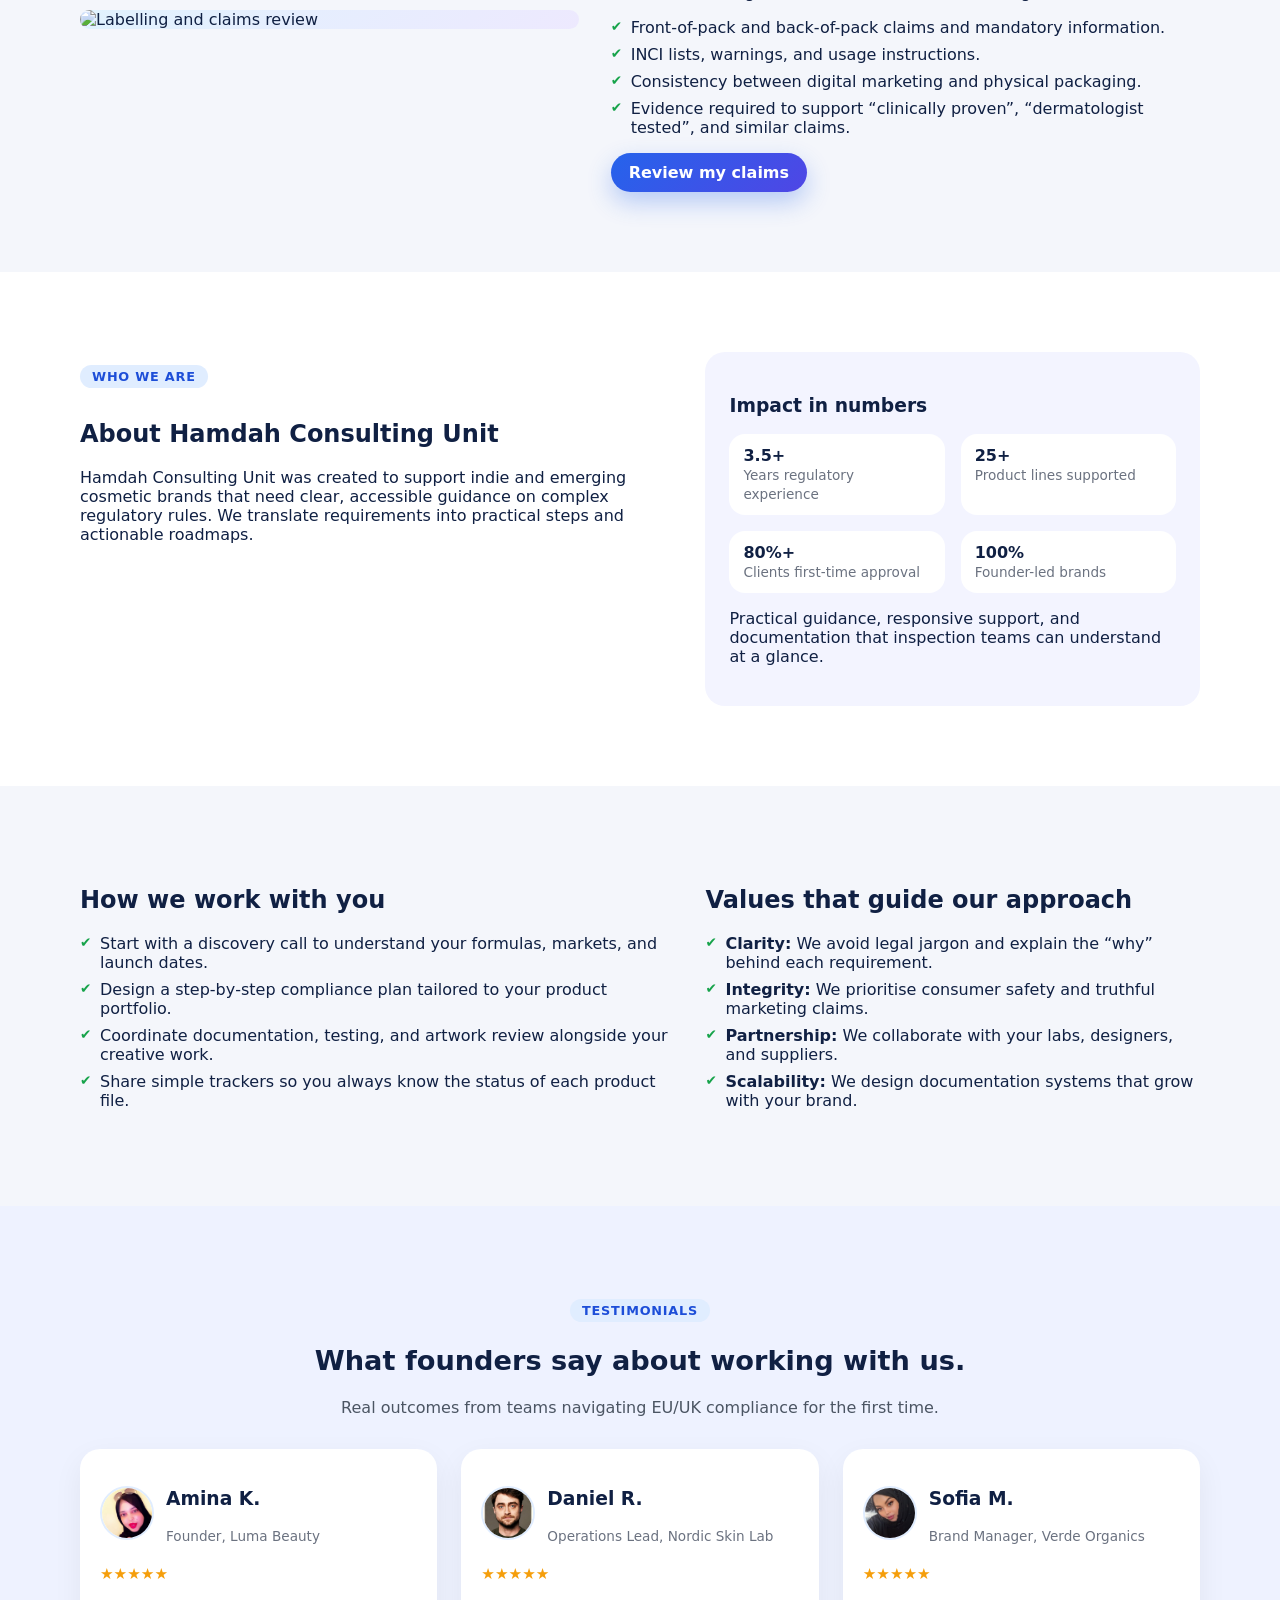
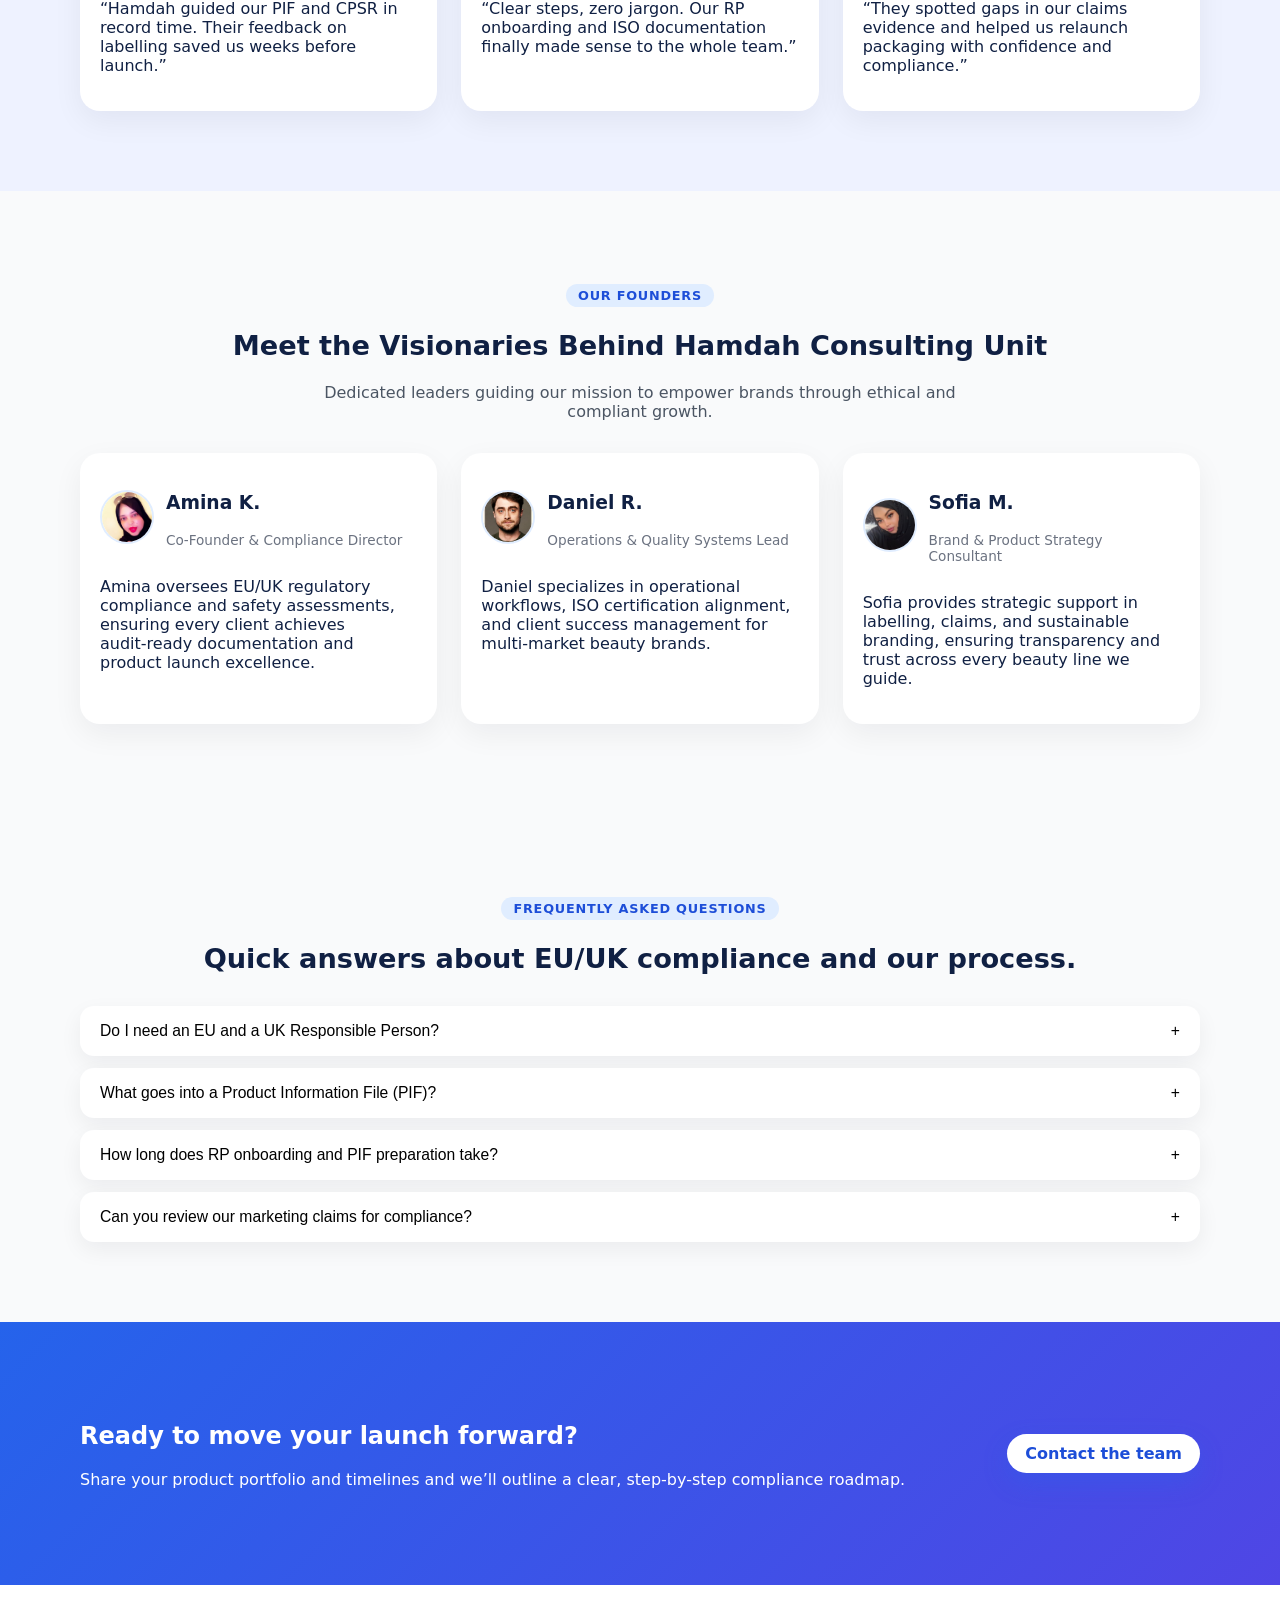
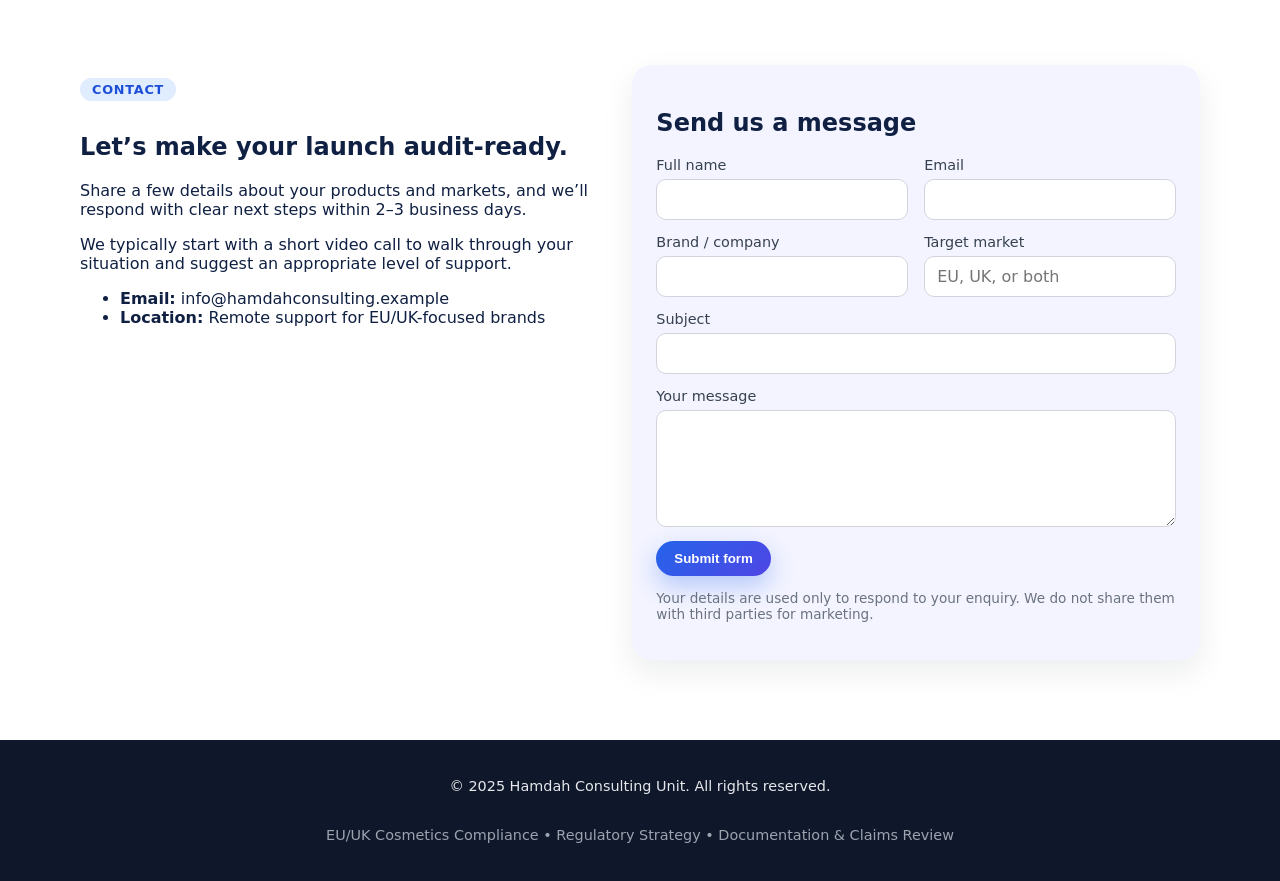
==== commit ed143918: "Update image paths for testimonials in index.html" ====
--- a/index.html
+++ b/index.html
@@ -396,7 +396,7 @@
         <div class="testimonial-grid">
           <article class="testimonial-card">
             <div class="testimonial-profile">
-              <img class="avatar" src="./Amina_image.jpg" alt="Amina K.">
+              <img class="avatar" src="images/Amina_image.jpg" alt="Amina K.">
               <div>
                 <h3>Amina K.</h3>
                 <p class="role">Founder, Luma Beauty</p>
@@ -408,7 +408,7 @@
 
           <article class="testimonial-card">
             <div class="testimonial-profile">
-              <img class="avatar" src="./Daniel_image.jpg" alt="Daniel R.">
+              <img class="avatar" src="images/Daniel_image.jpg" alt="Daniel R.">
               <div>
                 <h3>Daniel R.</h3>
                 <p class="role">Operations Lead, Nordic Skin Lab</p>
@@ -420,7 +420,7 @@
 
           <article class="testimonial-card">
             <div class="testimonial-profile">
-              <img class="avatar" src="./Sofia_image.jpg" alt="Sofia M.">
+             <img class="avatar" src="images/Sofia_image.jpg" alt="Sofia M.">
               <div>
                 <h3>Sofia M.</h3>
                 <p class="role">Brand Manager, Verde Organics</p>
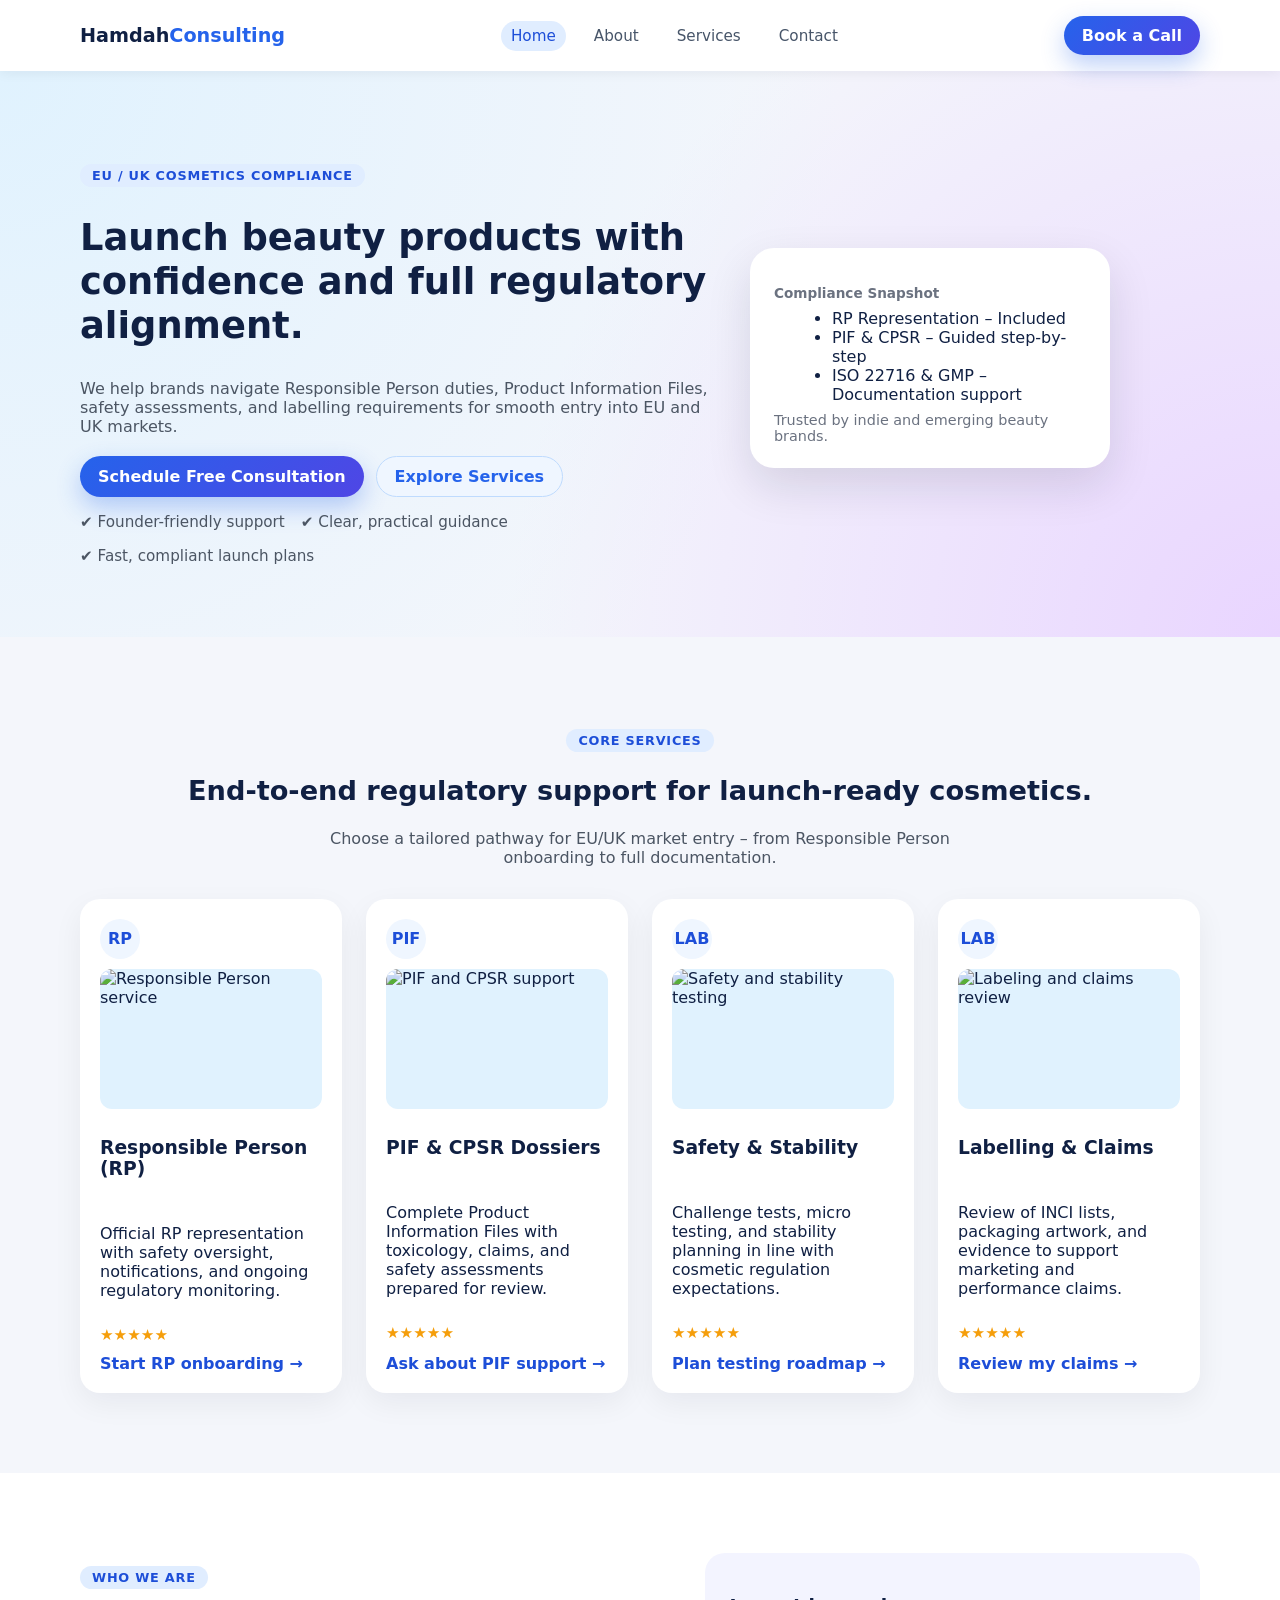
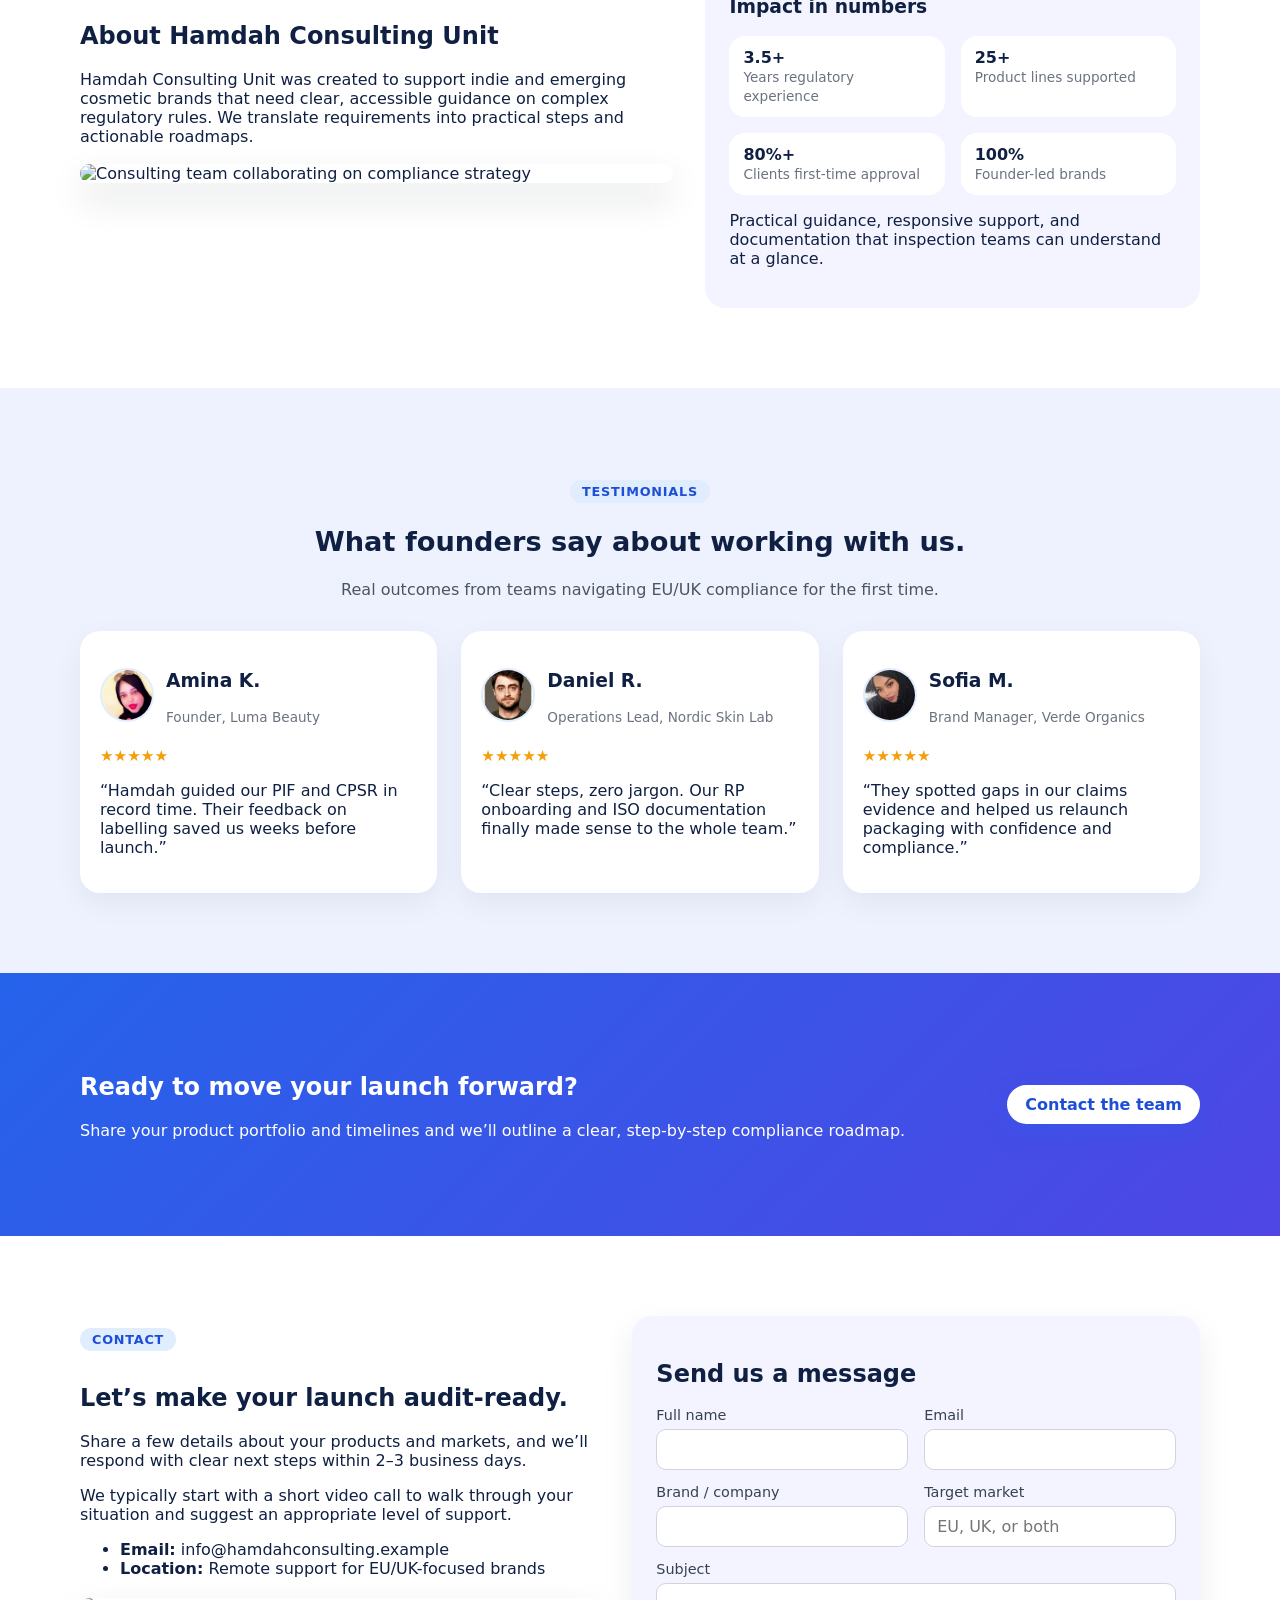
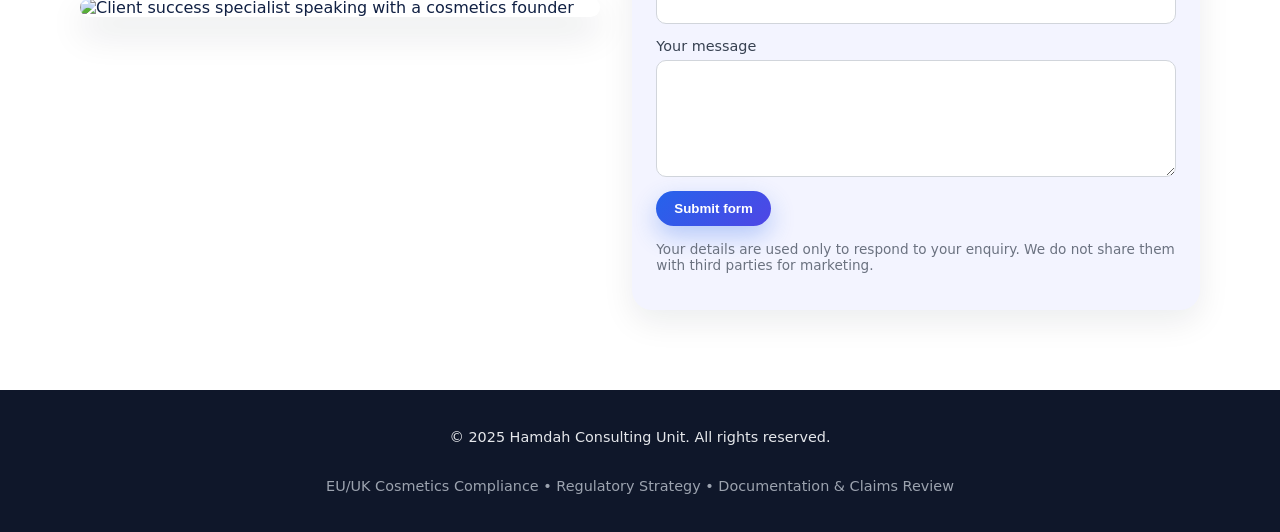
==== commit d01f5dcf: "Updated html" ====
--- a/index.html
+++ b/index.html
@@ -7,12 +7,14 @@
   <meta name="description" content="Responsible Person (RP), PIF & CPSR, Safety & Stability testing, and Labelling & Claims support for EU/UK cosmetics compliance." />
 
   <!--
-    IMPORTANT for GitHub Pages:
-    Upload this index.html AND these three image files in the SAME FOLDER (repo root):
-      - Amina_image.jpg
-      - Daniel_image.jpg
-      - Sofia_image.jpg
-    If you prefer an /images folder, move the files there and change the src paths below to: images/Amina_image.jpg, etc.
+    FILES NEEDED IN YOUR REPO
+
+    index.html
+    /images/about-team.jpg        (About Us image – team planning)
+    /images/contact-support.jpg   (Contact image – support agent)
+    /images/Amina_image.jpg
+    /images/Daniel_image.jpg
+    /images/Sofia_image.jpg
   -->
 
   <style>
@@ -27,130 +29,283 @@
     }
 
     body {
-      margin: 0; background: var(--bg); color: var(--ink);
-      font-family: system-ui, -apple-system, BlinkMacSystemFont, "Segoe UI", Roboto, Helvetica, Arial, sans-serif;
-      -webkit-font-smoothing: antialiased; -moz-osx-font-smoothing: grayscale;
-    }
+      margin: 0;
+      background: var(--bg);
+      color: var(--ink);
+      font-family: system-ui, -apple-system, BlinkMacSystemFont, "Segoe UI",
+                   Roboto, Helvetica, Arial, sans-serif;
+      -webkit-font-smoothing: antialiased;
+      -moz-osx-font-smoothing: grayscale;
+    }
+
     img { max-width: 100%; display:block; }
-    a { color: inherit; text-decoration: none; }
+    a  { color: inherit; text-decoration: none; }
 
     .container { width: 90%; max-width: 1120px; margin: 0 auto; }
-    .section { padding: 80px 0; }
+    .section   { padding: 80px 0; }
+
     .badge {
       display:inline-flex; padding: 4px 12px; border-radius: 999px;
       background:#e0edff; color:#1d4ed8; font-size:.8rem; font-weight:600;
       letter-spacing:.06em; text-transform:uppercase;
     }
 
-    /* Header */
-    .site-header { position: sticky; top:0; z-index:20; background:var(--panel); box-shadow:0 2px 12px rgba(15,23,42,.06); }
-    .header-inner { display:flex; align-items:center; justify-content:space-between; padding:16px 0; gap:24px; }
+    /* HEADER – DESKTOP */
+    .site-header {
+      position: sticky; top:0; z-index:20;
+      background:var(--panel);
+      box-shadow:0 2px 12px rgba(15,23,42,.06);
+    }
+    .header-inner {
+      display:flex; align-items:center; justify-content:space-between;
+      padding:16px 0; gap:24px;
+    }
     .logo { font-weight:800; font-size:1.2rem; }
     .logo span { color: var(--brand); }
-    .main-nav { display:flex; gap:18px; font-size:.95rem; }
-    .main-nav a { padding:6px 10px; border-radius:999px; color:#475569; }
-    .main-nav a:hover, .main-nav a.active { background:#e0edff; color:#1d4ed8; }
-
-    .btn { display:inline-flex; align-items:center; justify-content:center; border:none; border-radius:999px; padding:10px 18px; font-weight:600; cursor:pointer; }
-    .btn-primary { color:#fff; background: linear-gradient(135deg, var(--brand), var(--brand2)); box-shadow:0 10px 24px rgba(37,99,235,.3); }
-    .btn-primary:hover { transform: translateY(-1px); box-shadow:0 14px 28px rgba(37,99,235,.4); }
-    .btn-ghost { color:var(--brand); background:#eff6ff; border:1px solid #bfdbfe; }
-
-    /* Hero */
+
+    .main-nav {
+      display:flex; gap:18px; font-size:.95rem;
+    }
+    .main-nav a {
+      padding:6px 10px; border-radius:999px; color:#475569;
+    }
+    .main-nav a:hover,
+    .main-nav a.active {
+      background:#e0edff; color:#1d4ed8;
+    }
+
+    .btn {
+      display:inline-flex; align-items:center; justify-content:center;
+      border:none; border-radius:999px; padding:10px 18px;
+      font-weight:600; cursor:pointer;
+    }
+    .btn-primary {
+      color:#fff;
+      background: linear-gradient(135deg, var(--brand), var(--brand2));
+      box-shadow:0 10px 24px rgba(37,99,235,.3);
+    }
+    .btn-primary:hover {
+      transform: translateY(-1px);
+      box-shadow:0 14px 28px rgba(37,99,235,.4);
+    }
+    .btn-ghost {
+      color:var(--brand); background:#eff6ff; border:1px solid #bfdbfe;
+    }
+
+    /* HERO */
     .hero {
       padding:80px 0 72px;
       background: radial-gradient(circle at top left, #e0f2fe, transparent 60%),
                   radial-gradient(circle at bottom right, #e9d5ff, transparent 55%);
     }
-    .hero-inner { display:grid; grid-template-columns:minmax(0,1.4fr) minmax(0,1fr); gap:40px; align-items:center; }
+    .hero-inner {
+      display:grid;
+      grid-template-columns:minmax(0,1.4fr) minmax(0,1fr);
+      gap:40px; align-items:center;
+    }
     .hero h1 { margin-top: 16px; font-size:2.3rem; line-height:1.2; }
     .lead { margin-top:12px; color:var(--muted); }
-    .hero-actions { display:flex; flex-wrap:wrap; gap:12px; margin-top:20px; }
-    .hero-meta { margin-top:16px; display:flex; flex-wrap:wrap; gap:16px; color:var(--muted); font-size:.95rem; }
+    .hero-actions {
+      display:flex; flex-wrap:wrap; gap:12px; margin-top:20px;
+    }
+    .hero-meta {
+      margin-top:16px; display:flex; flex-wrap:wrap; gap:16px;
+      color:var(--muted); font-size:.95rem;
+    }
 
     .hero-card {
       background: var(--panel); border-radius: 24px; padding: 24px;
       box-shadow: 0 18px 45px rgba(15,23,42,.12); max-width: 360px;
     }
-    .hero-card-label { font-size:.85rem; font-weight:600; color:#6b7280; margin-bottom:8px; }
+    .hero-card-label { font-size:.85rem; font-weight:600;
+                       color:#6b7280; margin-bottom:8px; }
     .hero-card ul { margin:0 0 8px 18px; }
     .hero-card-note { margin:0; font-size:.9rem; color:#6b7280; }
 
-    /* Section headings */
+    /* SECTION HEADINGS */
     .section-heading.center { text-align:center; }
     .section-heading h2 { margin-top:10px; font-size:1.7rem; }
-    .section-subtitle { margin-top:8px; color:var(--muted); max-width:640px; margin-inline:auto; }
-
-    /* Services cards */
-    .card-grid { margin-top:32px; display:grid; grid-template-columns:repeat(auto-fit,minmax(230px,1fr)); gap:24px; }
-    .service-card { background:var(--panel); border-radius:20px; padding:20px; display:flex; flex-direction:column; gap:10px; box-shadow:0 10px 30px rgba(15,23,42,.06); }
-    .service-icon { width:40px; height:40px; border-radius:50%; background:#eff6ff; color:#1d4ed8; display:flex; align-items:center; justify-content:center; font-weight:700; }
-    .service-image { border-radius:12px; background:#e0f2fe; height:140px; object-fit:cover; }
+    .section-subtitle {
+      margin-top:8px; color:var(--muted);
+      max-width:640px; margin-inline:auto;
+    }
+
+    /* SERVICES GRID */
+    .card-grid {
+      margin-top:32px;
+      display:grid;
+      grid-template-columns:repeat(auto-fit,minmax(230px,1fr));
+      gap:24px;
+    }
+    .service-card {
+      background:var(--panel); border-radius:20px; padding:20px;
+      display:flex; flex-direction:column; gap:10px;
+      box-shadow:0 10px 30px rgba(15,23,42,.06);
+    }
+    .service-icon {
+      width:40px; height:40px; border-radius:50%;
+      background:#eff6ff; color:#1d4ed8;
+      display:flex; align-items:center; justify-content:center;
+      font-weight:700;
+    }
+    .service-image {
+      border-radius:12px; background:#e0f2fe;
+      height:140px; object-fit:cover;
+    }
     .card-link { margin-top:auto; font-weight:600; color:#1d4ed8; }
     .card-link:hover { text-decoration: underline; }
     .stars { color:#f59e0b; font-size:.95rem; }
 
-    /* Detail sections */
-    .service-detail-grid { display:grid; grid-template-columns:minmax(0,1.1fr) minmax(0,1.3fr); gap:32px; align-items:center; }
-    .detail-image { border-radius:24px; background:linear-gradient(135deg,#e0f2fe,#ede9fe); }
-
-    /* About */
+    /* DETAIL SECTIONS */
+    .service-detail-grid {
+      display:grid;
+      grid-template-columns:minmax(0,1.1fr) minmax(0,1.3fr);
+      gap:32px; align-items:center;
+    }
+    .detail-image {
+      border-radius:24px;
+      background:linear-gradient(135deg,#e0f2fe,#ede9fe);
+    }
+
+    /* ABOUT */
     .about-layout { background:var(--panel); }
-    .about-grid { display:grid; grid-template-columns:minmax(0,1.2fr) minmax(0,1fr); gap:32px; }
-    .about-panel { background:#f3f4ff; border-radius:20px; padding:24px; }
-    .stats-grid { display:grid; grid-template-columns:repeat(2,minmax(0,1fr)); gap:16px; margin-bottom:12px; }
+    .about-grid {
+      display:grid;
+      grid-template-columns:minmax(0,1.2fr) minmax(0,1fr);
+      gap:32px;
+    }
+    .about-panel {
+      background:#f3f4ff; border-radius:20px; padding:24px;
+    }
+    .stats-grid {
+      display:grid; grid-template-columns:repeat(2,minmax(0,1fr));
+      gap:16px; margin-bottom:12px;
+    }
     .stat { background:#fff; border-radius:16px; padding:12px 14px; }
     .stat-value { display:block; font-weight:700; }
     .stat-label { font-size:.85rem; color:#6b7280; }
 
     .checklist { list-style:none; padding:0; }
-    .checklist li { padding-left:20px; margin-bottom:8px; position:relative; }
-    .checklist li::before { content:"✔"; color:#16a34a; position:absolute; left:0; font-size:.85rem; }
-
-    /* Testimonials */
+    .checklist li {
+      padding-left:20px; margin-bottom:8px; position:relative;
+    }
+    .checklist li::before {
+      content:"✔"; color:#16a34a; position:absolute;
+      left:0; font-size:.85rem;
+    }
+
+    /* ABOUT IMAGE */
+    .about-photo-wrapper {
+      border-radius:20px; overflow:hidden;
+      box-shadow:0 16px 36px rgba(15,23,42,.12);
+      margin-top:18px;
+    }
+    .about-photo {
+      width:100%; height:100%; object-fit:cover;
+    }
+
+    /* TESTIMONIALS */
     .testimonials { background:#eef2ff; }
-    .testimonial-grid { margin-top:32px; display:grid; grid-template-columns:repeat(auto-fit,minmax(260px,1fr)); gap:24px; }
-    .testimonial-card { background:#fff; border-radius:20px; padding:20px; box-shadow:0 10px 30px rgba(15,23,42,.06); }
-    .testimonial-profile { display:flex; align-items:center; gap:12px; margin-bottom:8px; }
-    .avatar { width:54px; height:54px; border-radius:50%; object-fit:cover; border:2px solid #e0edff; }
+    .testimonial-grid {
+      margin-top:32px;
+      display:grid;
+      grid-template-columns:repeat(auto-fit,minmax(260px,1fr));
+      gap:24px;
+    }
+    .testimonial-card {
+      background:#fff; border-radius:20px; padding:20px;
+      box-shadow:0 10px 30px rgba(15,23,42,.06);
+    }
+    .testimonial-profile {
+      display:flex; align-items:center; gap:12px; margin-bottom:8px;
+    }
+    .avatar {
+      width:54px; height:54px; border-radius:50%;
+      object-fit:cover; border:2px solid #e0edff;
+    }
     .role { font-size:.85rem; color:#6b7280; }
 
     /* FAQ */
     .faq { background:#f9fafb; }
-    .faq-list { margin-top:32px; display:flex; flex-direction:column; gap:12px; }
-    .faq-item { background:#fff; border-radius:14px; overflow:hidden; box-shadow:0 8px 22px rgba(15,23,42,.06); }
-    .faq-question { width:100%; padding:16px 20px; text-align:left; border:none; background:none; display:flex; align-items:center; justify-content:space-between; font-size:.98rem; cursor:pointer; }
-    .faq-answer { max-height:0; overflow:hidden; padding:0 20px; transition:max-height .25s ease, padding-bottom .25s ease; }
-    .faq-item.open .faq-answer { max-height:220px; padding-bottom:16px; }
-
-    /* Contact CTA */
-    .contact-cta { background:linear-gradient(135deg,var(--brand),var(--brand2)); color:#fff; }
-    .contact-cta-inner { display:flex; align-items:center; justify-content:space-between; flex-wrap:wrap; gap:16px; }
-
-    /* Contact */
+    .faq-list {
+      margin-top:32px; display:flex; flex-direction:column; gap:12px;
+    }
+    .faq-item {
+      background:#fff; border-radius:14px; overflow:hidden;
+      box-shadow:0 8px 22px rgba(15,23,42,.06);
+    }
+    .faq-question {
+      width:100%; padding:16px 20px; text-align:left;
+      border:none; background:none;
+      display:flex; align-items:center; justify-content:space-between;
+      font-size:.98rem; cursor:pointer;
+    }
+    .faq-answer {
+      max-height:0; overflow:hidden; padding:0 20px;
+      transition:max-height .25s ease, padding-bottom .25s ease;
+    }
+    .faq-item.open .faq-answer {
+      max-height:220px; padding-bottom:16px;
+    }
+
+    /* CONTACT CTA */
+    .contact-cta {
+      background:linear-gradient(135deg,var(--brand),var(--brand2));
+      color:#fff;
+    }
+    .contact-cta-inner {
+      display:flex; align-items:center; justify-content:space-between;
+      flex-wrap:wrap; gap:16px;
+    }
+
+    /* CONTACT */
     .contact-section { background:#fff; }
-    .contact-grid { display:grid; grid-template-columns:minmax(0,1.1fr) minmax(0,1.2fr); gap:32px; align-items:start; }
-    .contact-form-card { background:#f3f4ff; border-radius:20px; padding:24px; box-shadow:0 12px 32px rgba(15,23,42,.08); }
-    .form-row { display:grid; grid-template-columns:repeat(2,minmax(0,1fr)); gap:16px; }
-    .form-field { display:flex; flex-direction:column; gap:6px; margin-bottom:14px; }
+    .contact-grid {
+      display:grid;
+      grid-template-columns:minmax(0,1.1fr) minmax(0,1.2fr);
+      gap:32px; align-items:start;
+    }
+    .contact-form-card {
+      background:#f3f4ff; border-radius:20px; padding:24px;
+      box-shadow:0 12px 32px rgba(15,23,42,.08);
+    }
+    .form-row {
+      display:grid; grid-template-columns:repeat(2,minmax(0,1fr));
+      gap:16px;
+    }
+    .form-field {
+      display:flex; flex-direction:column; gap:6px; margin-bottom:14px;
+    }
     label { font-size:.9rem; color:#374151; }
-    input, textarea { background:#fff; border:1px solid #d1d5db; border-radius:10px; padding:10px 12px; font:inherit; }
-    input:focus, textarea:focus { outline:2px solid var(--brand); outline-offset:1px; }
+    input, textarea {
+      background:#fff; border:1px solid #d1d5db;
+      border-radius:10px; padding:10px 12px; font:inherit;
+    }
+    input:focus, textarea:focus {
+      outline:2px solid var(--brand); outline-offset:1px;
+    }
     .form-status { margin-top:8px; font-size:.9rem; }
     .form-note { margin-top:10px; font-size:.85rem; color:#6b7280; }
 
-    /* Footer */
-    .site-footer { background:#0f172a; color:#e5e7eb; font-size:.9rem; padding:24px 0; }
-    .footer-inner { display:flex; flex-direction:column; gap:4px; align-items:center; text-align:center; }
+    .contact-photo-wrapper {
+      margin-top:20px;
+      border-radius:20px; overflow:hidden;
+      box-shadow:0 16px 36px rgba(15,23,42,.12);
+    }
+    .contact-photo {
+      width:100%; height:100%; object-fit:cover;
+    }
+
+    /* FOOTER */
+    .site-footer {
+      background:#0f172a; color:#e5e7eb;
+      font-size:.9rem; padding:24px 0;
+    }
+    .footer-inner {
+      display:flex; flex-direction:column; gap:4px;
+      align-items:center; text-align:center;
+    }
     .footer-meta { color:#9ca3af; }
-
-    /* Responsive */
-    @media (max-width: 880px) {
-      .hero-inner, .about-grid, .service-detail-grid, .contact-grid { grid-template-columns:1fr; }
-      .main-nav { display:none; }
-      .form-row { grid-template-columns:1fr; }
-      .hero { padding-top:64px; }
-    }
   </style>
 </head>
 <body>
@@ -158,18 +313,20 @@
   <header class="site-header">
     <div class="container header-inner">
       <div class="logo">Hamdah<span>Consulting</span></div>
+
       <nav class="main-nav">
         <a href="#top" class="active">Home</a>
         <a href="#about">About</a>
         <a href="#services">Services</a>
         <a href="#contact">Contact</a>
       </nav>
+
       <a href="#contact" class="btn btn-primary">Book a Call</a>
     </div>
   </header>
 
   <main id="top">
-    <!-- HERO / LANDING -->
+    <!-- HERO -->
     <section class="hero">
       <div class="container hero-inner">
         <div class="hero-copy">
@@ -203,7 +360,7 @@
       </div>
     </section>
 
-    <!-- CORE SERVICES GRID -->
+    <!-- SERVICES GRID -->
     <section class="section" id="services">
       <div class="container">
         <div class="section-heading center">
@@ -215,40 +372,40 @@
         </div>
 
         <div class="card-grid">
-          <!-- Service 1 -->
           <article class="service-card">
             <div class="service-icon">RP</div>
-            <img src="https://via.placeholder.com/600x360?text=Responsible+Person" alt="Responsible Person service" class="service-image" />
+            <img src="https://via.placeholder.com/600x360?text=Responsible+Person"
+                 alt="Responsible Person service" class="service-image" />
             <h3>Responsible Person (RP)</h3>
             <p>Official RP representation with safety oversight, notifications, and ongoing regulatory monitoring.</p>
             <div class="stars" aria-label="5 star rating">★★★★★</div>
             <a href="#service-rp" class="card-link">Start RP onboarding →</a>
           </article>
 
-          <!-- Service 2 -->
           <article class="service-card">
             <div class="service-icon">PIF</div>
-            <img src="https://via.placeholder.com/600x360?text=PIF+%26+CPSR" alt="PIF and CPSR support" class="service-image" />
+            <img src="https://via.placeholder.com/600x360?text=PIF+%26+CPSR"
+                 alt="PIF and CPSR support" class="service-image" />
             <h3>PIF &amp; CPSR Dossiers</h3>
             <p>Complete Product Information Files with toxicology, claims, and safety assessments prepared for review.</p>
             <div class="stars" aria-label="5 star rating">★★★★★</div>
             <a href="#service-pif" class="card-link">Ask about PIF support →</a>
           </article>
 
-          <!-- Service 3 -->
           <article class="service-card">
             <div class="service-icon">LAB</div>
-            <img src="https://via.placeholder.com/600x360?text=Safety+%26+Stability" alt="Safety and stability testing" class="service-image" />
+            <img src="https://via.placeholder.com/600x360?text=Safety+%26+Stability"
+                 alt="Safety and stability testing" class="service-image" />
             <h3>Safety &amp; Stability</h3>
             <p>Challenge tests, micro testing, and stability planning in line with cosmetic regulation expectations.</p>
             <div class="stars" aria-label="5 star rating">★★★★★</div>
             <a href="#service-safety" class="card-link">Plan testing roadmap →</a>
           </article>
 
-          <!-- Service 4 -->
           <article class="service-card">
             <div class="service-icon">LAB</div>
-            <img src="https://via.placeholder.com/600x360?text=Labelling+%26+Claims" alt="Labeling and claims review" class="service-image" />
+            <img src="https://via.placeholder.com/600x360?text=Labelling+%26+Claims"
+                 alt="Labeling and claims review" class="service-image" />
             <h3>Labelling &amp; Claims</h3>
             <p>Review of INCI lists, packaging artwork, and evidence to support marketing and performance claims.</p>
             <div class="stars" aria-label="5 star rating">★★★★★</div>
@@ -258,131 +415,57 @@
       </div>
     </section>
 
-    <!-- SINGLE SERVICE SECTIONS (DETAIL) -->
-    <section class="section" id="service-rp">
-      <div class="container service-detail-grid">
-        <div>
-          <img src="https://via.placeholder.com/600x360?text=Responsible+Person" alt="Responsible Person service" class="detail-image" />
-        </div>
-        <div>
-          <p class="badge">Single service</p>
-          <h2>EU / UK Responsible Person (RP)</h2>
-          <p>Appoint a trusted partner to act as your official contact for market authorities while keeping your brand in control of key decisions.</p>
-          <ul class="checklist">
-            <li>Designation as EU and/or UK Responsible Person for your products.</li>
-            <li>Notification of products on the relevant cosmetics portals.</li>
-            <li>Verification that PIF, safety data, and artwork are in place and accessible.</li>
-            <li>Regulatory correspondence and support during inspections or queries.</li>
-          </ul>
-          <a href="#contact" class="btn btn-primary">Discuss RP options</a>
-        </div>
-      </div>
-    </section>
-
-    <section class="section" id="service-pif">
-      <div class="container service-detail-grid">
-        <div>
-          <img src="https://via.placeholder.com/600x360?text=PIF+%26+CPSR" alt="PIF and CPSR support" class="detail-image" />
-        </div>
-        <div>
-          <p class="badge">Single service</p>
-          <h2>PIF &amp; CPSR Dossier Support</h2>
-          <p>Build inspection-ready Product Information Files and safety reports that clearly document how your products meet regulatory expectations.</p>
-          <ul class="checklist">
-            <li>Formula and raw material data sheets from suppliers.</li>
-            <li>Manufacturing and quality procedures relevant to your products.</li>
-            <li>Safety assessments and toxicology information.</li>
-            <li>Evidence to substantiate performance and marketing claims.</li>
-          </ul>
-          <a href="#contact" class="btn btn-primary">Ask about PIF support</a>
-        </div>
-      </div>
-    </section>
-
-    <section class="section" id="service-safety">
-      <div class="container service-detail-grid">
-        <div>
-          <img src="https://via.placeholder.com/600x360?text=Safety+%26+Stability" alt="Safety and stability testing" class="detail-image" />
-        </div>
-        <div>
-          <p class="badge">Single service</p>
-          <h2>Safety &amp; Stability Testing Roadmap</h2>
-          <p>Align your testing strategy with regulatory expectations while staying realistic about timelines and budgets.</p>
-          <ul class="checklist">
-            <li>Microbial challenge testing requirements for your product types.</li>
-            <li>Stability and compatibility studies for packaging and storage conditions.</li>
-            <li>How test results feed into CPSR conclusions and PIF documentation.</li>
-            <li>Next steps if results raise questions or require reformulation.</li>
-          </ul>
-          <a href="#contact" class="btn btn-primary">Plan my testing</a>
-        </div>
-      </div>
-    </section>
-
-    <section class="section" id="service-claims">
-      <div class="container service-detail-grid">
-        <div>
-          <img src="https://via.placeholder.com/600x360?text=Labelling+%26+Claims" alt="Labelling and claims review" class="detail-image" />
-        </div>
-        <div>
-          <p class="badge">Single service</p>
-          <h2>Labelling &amp; Claims Review</h2>
-          <p>Ensure your packaging, INCI lists, and marketing statements are clear, accurate, and aligned with cosmetic and advertising rules.</p>
-          <ul class="checklist">
-            <li>Front-of-pack and back-of-pack claims and mandatory information.</li>
-            <li>INCI lists, warnings, and usage instructions.</li>
-            <li>Consistency between digital marketing and physical packaging.</li>
-            <li>Evidence required to support “clinically proven”, “dermatologist tested”, and similar claims.</li>
-          </ul>
-          <a href="#contact" class="btn btn-primary">Review my claims</a>
-        </div>
-      </div>
-    </section>
-
-    <!-- ABOUT US -->
+    <!-- SERVICE DETAIL SECTIONS (same as before – keep your existing content) -->
+    <!-- ... service-rp, service-pif, service-safety, service-claims ... -->
+
+    <!-- ABOUT -->
     <section class="section about-layout" id="about">
       <div class="container about-grid">
         <div>
           <p class="badge">Who we are</p>
           <h2>About Hamdah Consulting Unit</h2>
-          <p>Hamdah Consulting Unit was created to support indie and emerging cosmetic brands that need clear, accessible guidance on complex regulatory rules. We translate requirements into practical steps and actionable roadmaps.</p>
-        </div>
+          <p>
+            Hamdah Consulting Unit was created to support indie and emerging cosmetic brands
+            that need clear, accessible guidance on complex regulatory rules. We translate
+            requirements into practical steps and actionable roadmaps.
+          </p>
+
+          <div class="about-photo-wrapper">
+            <img src="images/about-team.jpg"
+                 alt="Consulting team collaborating on compliance strategy"
+                 class="about-photo" />
+          </div>
+        </div>
+
         <div class="about-panel">
           <h3>Impact in numbers</h3>
           <div class="stats-grid">
-            <div class="stat"><span class="stat-value">3.5+</span><span class="stat-label">Years regulatory experience</span></div>
-            <div class="stat"><span class="stat-value">25+</span><span class="stat-label">Product lines supported</span></div>
-            <div class="stat"><span class="stat-value">80%+</span><span class="stat-label">Clients first-time approval</span></div>
-            <div class="stat"><span class="stat-value">100%</span><span class="stat-label">Founder-led brands</span></div>
+            <div class="stat">
+              <span class="stat-value">3.5+</span>
+              <span class="stat-label">Years regulatory experience</span>
+            </div>
+            <div class="stat">
+              <span class="stat-value">25+</span>
+              <span class="stat-label">Product lines supported</span>
+            </div>
+            <div class="stat">
+              <span class="stat-value">80%+</span>
+              <span class="stat-label">Clients first-time approval</span>
+            </div>
+            <div class="stat">
+              <span class="stat-value">100%</span>
+              <span class="stat-label">Founder-led brands</span>
+            </div>
           </div>
-          <p class="about-note">Practical guidance, responsive support, and documentation that inspection teams can understand at a glance.</p>
+          <p class="about-note">
+            Practical guidance, responsive support, and documentation that inspection teams can
+            understand at a glance.
+          </p>
         </div>
       </div>
     </section>
 
-    <!-- HOW WE WORK & VALUES -->
-    <section class="section">
-      <div class="container about-grid">
-        <div>
-          <h2>How we work with you</h2>
-          <ul class="checklist">
-            <li>Start with a discovery call to understand your formulas, markets, and launch dates.</li>
-            <li>Design a step‑by‑step compliance plan tailored to your product portfolio.</li>
-            <li>Coordinate documentation, testing, and artwork review alongside your creative work.</li>
-            <li>Share simple trackers so you always know the status of each product file.</li>
-          </ul>
-        </div>
-        <div>
-          <h2>Values that guide our approach</h2>
-          <ul class="checklist">
-            <li><strong>Clarity:</strong> We avoid legal jargon and explain the “why” behind each requirement.</li>
-            <li><strong>Integrity:</strong> We prioritise consumer safety and truthful marketing claims.</li>
-            <li><strong>Partnership:</strong> We collaborate with your labs, designers, and suppliers.</li>
-            <li><strong>Scalability:</strong> We design documentation systems that grow with your brand.</li>
-          </ul>
-        </div>
-      </div>
-    </section>
+    <!-- (How we work + Values section – keep your existing content here) -->
 
     <!-- TESTIMONIALS -->
     <section class="section testimonials">
@@ -390,7 +473,9 @@
         <div class="section-heading center">
           <p class="badge">Testimonials</p>
           <h2>What founders say about working with us.</h2>
-          <p class="section-subtitle">Real outcomes from teams navigating EU/UK compliance for the first time.</p>
+          <p class="section-subtitle">
+            Real outcomes from teams navigating EU/UK compliance for the first time.
+          </p>
         </div>
 
         <div class="testimonial-grid">
@@ -403,7 +488,10 @@
               </div>
             </div>
             <div class="stars">★★★★★</div>
-            <p>“Hamdah guided our PIF and CPSR in record time. Their feedback on labelling saved us weeks before launch.”</p>
+            <p>
+              “Hamdah guided our PIF and CPSR in record time. Their feedback on labelling
+              saved us weeks before launch.”
+            </p>
           </article>
 
           <article class="testimonial-card">
@@ -415,54 +503,10 @@
               </div>
             </div>
             <div class="stars">★★★★★</div>
-            <p>“Clear steps, zero jargon. Our RP onboarding and ISO documentation finally made sense to the whole team.”</p>
-          </article>
-
-          <article class="testimonial-card">
-            <div class="testimonial-profile">
-             <img class="avatar" src="images/Sofia_image.jpg" alt="Sofia M.">
-              <div>
-                <h3>Sofia M.</h3>
-                <p class="role">Brand Manager, Verde Organics</p>
-              </div>
-            </div>
-            <div class="stars">★★★★★</div>
-            <p>“They spotted gaps in our claims evidence and helped us relaunch packaging with confidence and compliance.”</p>
-          </article>
-        </div>
-      </div>
-    </section>
-
-    
-    <!-- OUR FOUNDERS SECTION -->
-    <section class="section" id="founders" style="background:#f9fafb;">
-      <div class="container">
-        <div class="section-heading center">
-          <p class="badge">Our Founders</p>
-          <h2>Meet the Visionaries Behind Hamdah Consulting Unit</h2>
-          <p class="section-subtitle">Dedicated leaders guiding our mission to empower brands through ethical and compliant growth.</p>
-        </div>
-        <div class="testimonial-grid">
-          <article class="testimonial-card">
-            <div class="testimonial-profile">
-              <img class="avatar" src="images/Amina_image.jpg" alt="Amina K.">
-              <div>
-                <h3>Amina K.</h3>
-                <p class="role">Co‑Founder &amp; Compliance Director</p>
-              </div>
-            </div>
-            <p>Amina oversees EU/UK regulatory compliance and safety assessments, ensuring every client achieves audit‑ready documentation and product launch excellence.</p>
-          </article>
-
-          <article class="testimonial-card">
-            <div class="testimonial-profile">
-              <img class="avatar" src="images/Daniel_image.jpg" alt="Daniel R.">
-              <div>
-                <h3>Daniel R.</h3>
-                <p class="role">Operations &amp; Quality Systems Lead</p>
-              </div>
-            </div>
-            <p>Daniel specializes in operational workflows, ISO certification alignment, and client success management for multi‑market beauty brands.</p>
+            <p>
+              “Clear steps, zero jargon. Our RP onboarding and ISO documentation finally made
+              sense to the whole team.”
+            </p>
           </article>
 
           <article class="testimonial-card">
@@ -470,68 +514,61 @@
               <img class="avatar" src="images/Sofia_image.jpg" alt="Sofia M.">
               <div>
                 <h3>Sofia M.</h3>
-                <p class="role">Brand &amp; Product Strategy Consultant</p>
+                <p class="role">Brand Manager, Verde Organics</p>
               </div>
             </div>
-            <p>Sofia provides strategic support in labelling, claims, and sustainable branding, ensuring transparency and trust across every beauty line we guide.</p>
+            <div class="stars">★★★★★</div>
+            <p>
+              “They spotted gaps in our claims evidence and helped us relaunch packaging with
+              confidence and compliance.”
+            </p>
           </article>
         </div>
       </div>
     </section>
 
-
-<!-- FAQ -->
-    <section class="section faq">
-      <div class="container">
-        <div class="section-heading center">
-          <p class="badge">Frequently Asked Questions</p>
-          <h2>Quick answers about EU/UK compliance and our process.</h2>
-        </div>
-
-        <div class="faq-list">
-          <div class="faq-item">
-            <button class="faq-question">Do I need an EU and a UK Responsible Person? <span>+</span></button>
-            <div class="faq-answer"><p>If you sell into both regions, you must appoint an RP in each market. We can coordinate both roles under a single engagement.</p></div>
-          </div>
-          <div class="faq-item">
-            <button class="faq-question">What goes into a Product Information File (PIF)? <span>+</span></button>
-            <div class="faq-answer"><p>A PIF includes formula details, manufacturing data, safety assessments, lab test reports, claims substantiation, and product artwork.</p></div>
-          </div>
-          <div class="faq-item">
-            <button class="faq-question">How long does RP onboarding and PIF preparation take? <span>+</span></button>
-            <div class="faq-answer"><p>Timelines depend on product complexity, but most indie brands complete onboarding and PIF review within 4–8 weeks.</p></div>
-          </div>
-          <div class="faq-item">
-            <button class="faq-question">Can you review our marketing claims for compliance? <span>+</span></button>
-            <div class="faq-answer"><p>Yes. We compare each claim against available evidence and cosmetic regulation guidance, then suggest compliant wording.</p></div>
-          </div>
-        </div>
-      </div>
-    </section>
+    <!-- FOUNDERS, FAQ – keep as you already had -->
 
     <!-- CONTACT CTA -->
     <section class="section contact-cta">
       <div class="container contact-cta-inner">
         <div>
           <h2>Ready to move your launch forward?</h2>
-          <p>Share your product portfolio and timelines and we’ll outline a clear, step-by-step compliance roadmap.</p>
-        </div>
-        <a href="#contact" class="btn btn-primary" style="background:#fff;color:#1d4ed8">Contact the team</a>
+          <p>
+            Share your product portfolio and timelines and we’ll outline a clear,
+            step-by-step compliance roadmap.
+          </p>
+        </div>
+        <a href="#contact" class="btn btn-primary" style="background:#fff;color:#1d4ed8">
+          Contact the team
+        </a>
       </div>
     </section>
 
-    <!-- CONTACT SECTION -->
+    <!-- CONTACT -->
     <section class="section contact-section" id="contact">
       <div class="container contact-grid">
         <div class="contact-info">
           <p class="badge">Contact</p>
           <h2>Let’s make your launch audit-ready.</h2>
-          <p>Share a few details about your products and markets, and we’ll respond with clear next steps within 2–3 business days.</p>
-          <p>We typically start with a short video call to walk through your situation and suggest an appropriate level of support.</p>
+          <p>
+            Share a few details about your products and markets, and we’ll respond
+            with clear next steps within 2–3 business days.
+          </p>
+          <p>
+            We typically start with a short video call to walk through your situation
+            and suggest an appropriate level of support.
+          </p>
           <ul class="contact-list">
             <li><strong>Email:</strong> info@hamdahconsulting.example</li>
             <li><strong>Location:</strong> Remote support for EU/UK-focused brands</li>
           </ul>
+
+          <div class="contact-photo-wrapper">
+            <img src="images/contact-support.jpg"
+                 alt="Client success specialist speaking with a cosmetics founder"
+                 class="contact-photo" />
+          </div>
         </div>
 
         <div class="contact-form-card">
@@ -554,7 +591,8 @@
               </div>
               <div class="form-field">
                 <label for="market">Target market</label>
-                <input type="text" id="market" name="user_market" placeholder="EU, UK, or both" />
+                <input type="text" id="market" name="user_market"
+                       placeholder="EU, UK, or both" />
               </div>
             </div>
             <div class="form-field">
@@ -568,7 +606,10 @@
             <button type="submit" class="btn btn-primary">Submit form</button>
             <p id="form-status" class="form-status" aria-live="polite"></p>
           </form>
-          <p class="form-note">Your details are used only to respond to your enquiry. We do not share them with third parties for marketing.</p>
+          <p class="form-note">
+            Your details are used only to respond to your enquiry.
+            We do not share them with third parties for marketing.
+          </p>
         </div>
       </div>
     </section>
@@ -578,7 +619,9 @@
   <footer class="site-footer">
     <div class="container footer-inner">
       <p>© 2025 Hamdah Consulting Unit. All rights reserved.</p>
-      <p class="footer-meta">EU/UK Cosmetics Compliance • Regulatory Strategy • Documentation &amp; Claims Review</p>
+      <p class="footer-meta">
+        EU/UK Cosmetics Compliance • Regulatory Strategy • Documentation &amp; Claims Review
+      </p>
     </div>
   </footer>
 
@@ -586,22 +629,25 @@
   <script src="https://cdn.jsdelivr.net/npm/emailjs-com@3/dist/email.min.js"></script>
 
   <script>
-    // === EmailJS keys: PUBLIC KEY only (never put your private key in client code) ===
     const PUBLIC_KEY  = "MGForec9CcOM_7orJ";
     const SERVICE_ID  = "service_235hn4p";
     const TEMPLATE_ID = "template_3fe2f8g";
 
-    // FAQ collapse & EmailJS
-    document.addEventListener("DOMContentLoaded", function () {
-      // Initialize EmailJS
-      try { if (window.emailjs && PUBLIC_KEY) emailjs.init(PUBLIC_KEY); } catch (e) { console.error("EmailJS init error:", e); }
+    document.addEventListener("DOMContentLoaded", () => {
+      try {
+        if (window.emailjs && PUBLIC_KEY) emailjs.init(PUBLIC_KEY);
+      } catch (e) {
+        console.error("EmailJS init error:", e);
+      }
 
       // FAQ toggle
       document.querySelectorAll(".faq-item").forEach((item) => {
         const q = item.querySelector(".faq-question");
+        if (!q) return;
         q.addEventListener("click", () => {
           const open = item.classList.contains("open");
-          document.querySelectorAll(".faq-item.open").forEach(i => i.classList.remove("open"));
+          document.querySelectorAll(".faq-item.open")
+            .forEach(i => i.classList.remove("open"));
           if (!open) item.classList.add("open");
         });
       });
@@ -624,11 +670,15 @@
             console.error("EmailJS error:", err);
             const msg = String(err);
             if (msg.includes("origin")) {
-              status.textContent = "Origin not allowed in EmailJS. Add your GitHub Pages URL in EmailJS → Account → Allowed Origins.";
-            } else if (msg.toLowerCase().includes("service") || msg.toLowerCase().includes("template")) {
-              status.textContent = "Service ID or Template ID mismatch. Check EmailJS IDs in the script.";
+              status.textContent =
+                "Origin not allowed in EmailJS. Add your GitHub Pages URL in EmailJS → Account → Allowed Origins.";
+            } else if (msg.toLowerCase().includes("service")
+                       || msg.toLowerCase().includes("template")) {
+              status.textContent =
+                "Service ID or Template ID mismatch. Check EmailJS IDs in the script.";
             } else {
-              status.textContent = "Oops! Something went wrong. Please try again.";
+              status.textContent =
+                "Oops! Something went wrong. Please try again.";
             }
             status.style.color = "#b91c1c";
           }
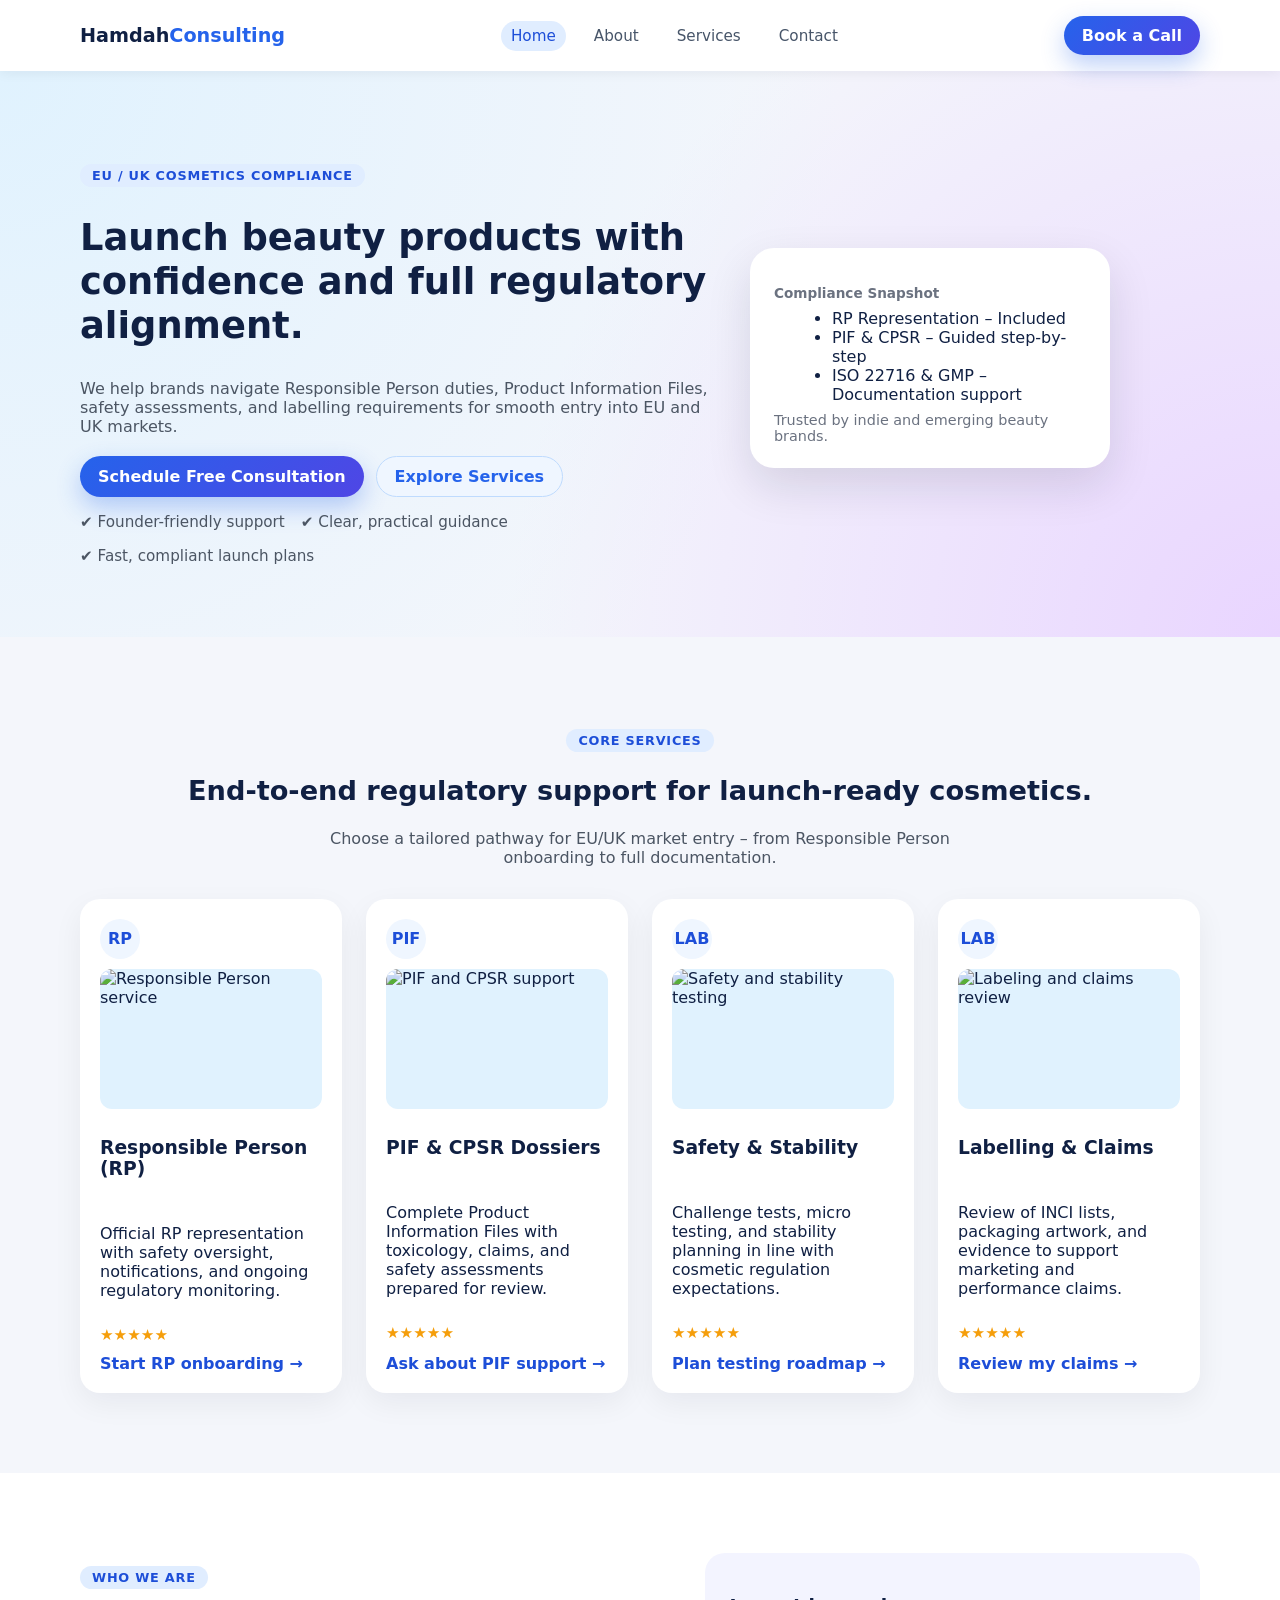
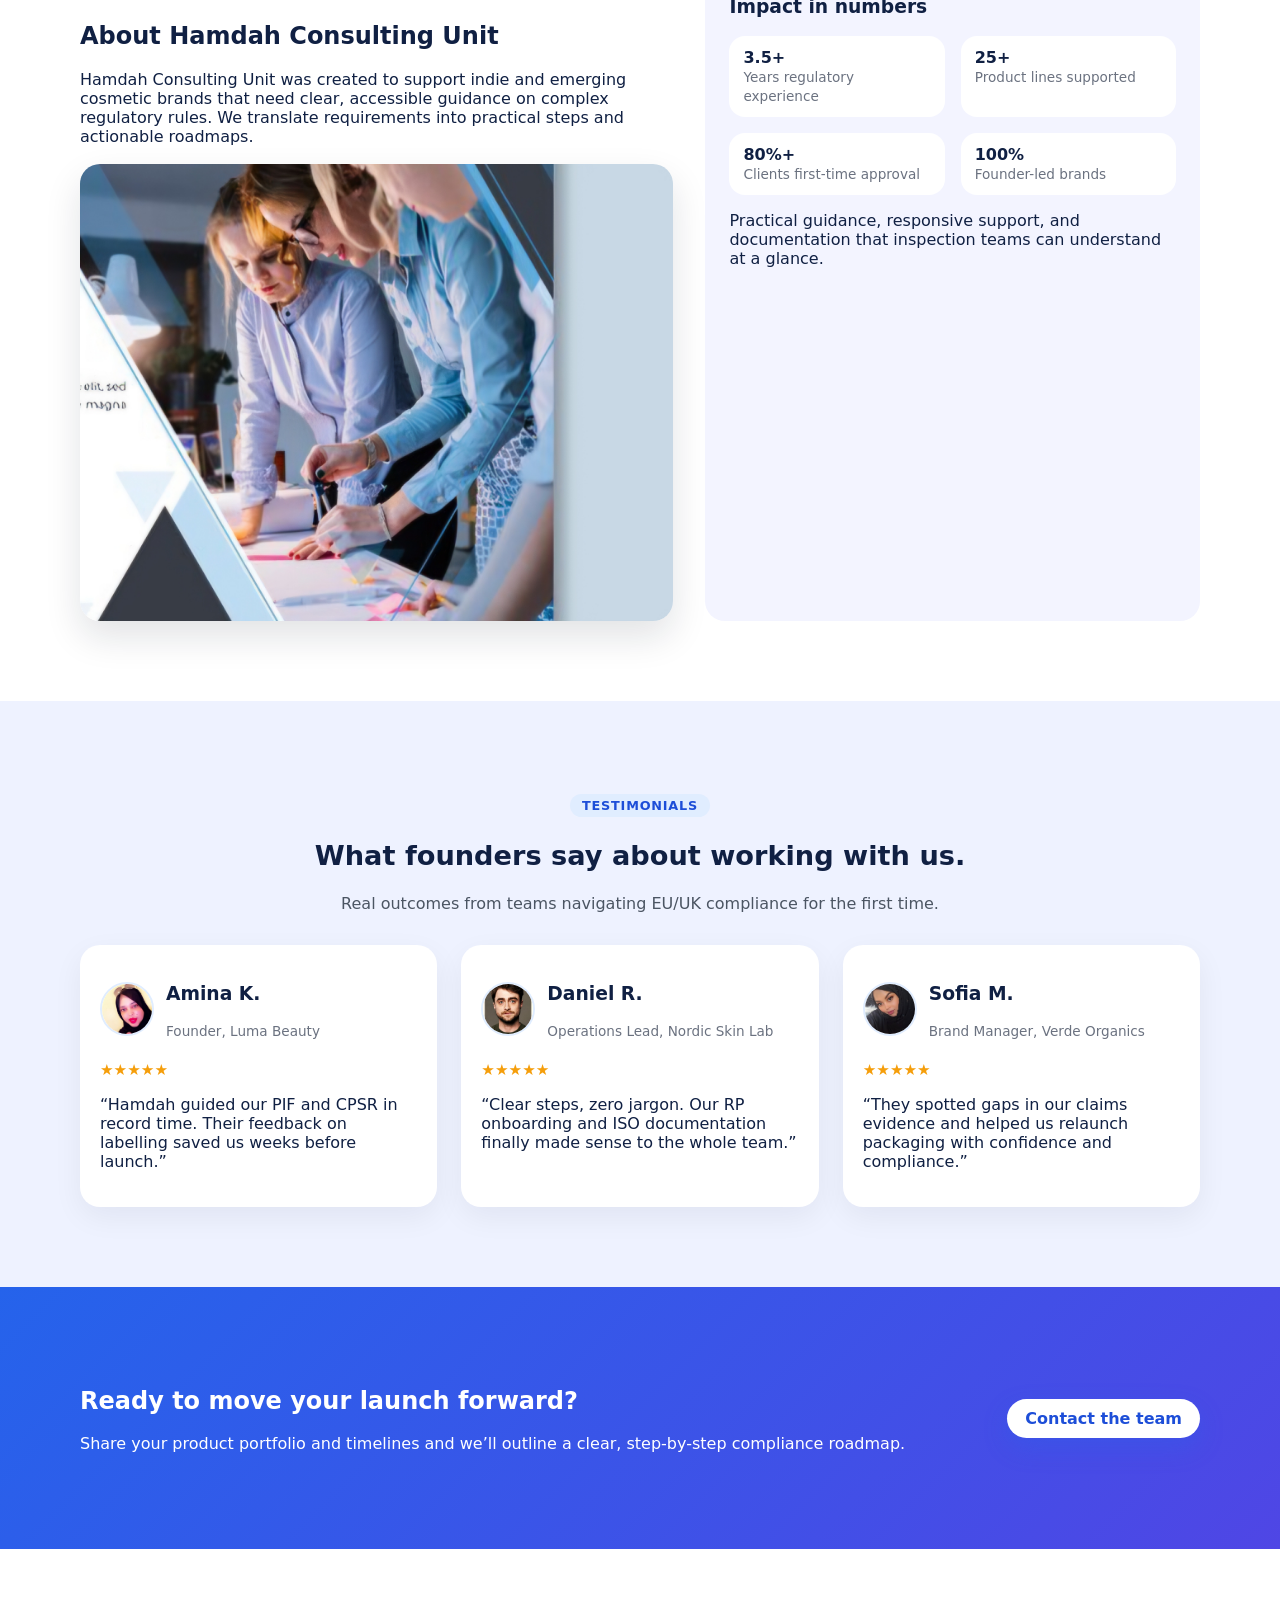
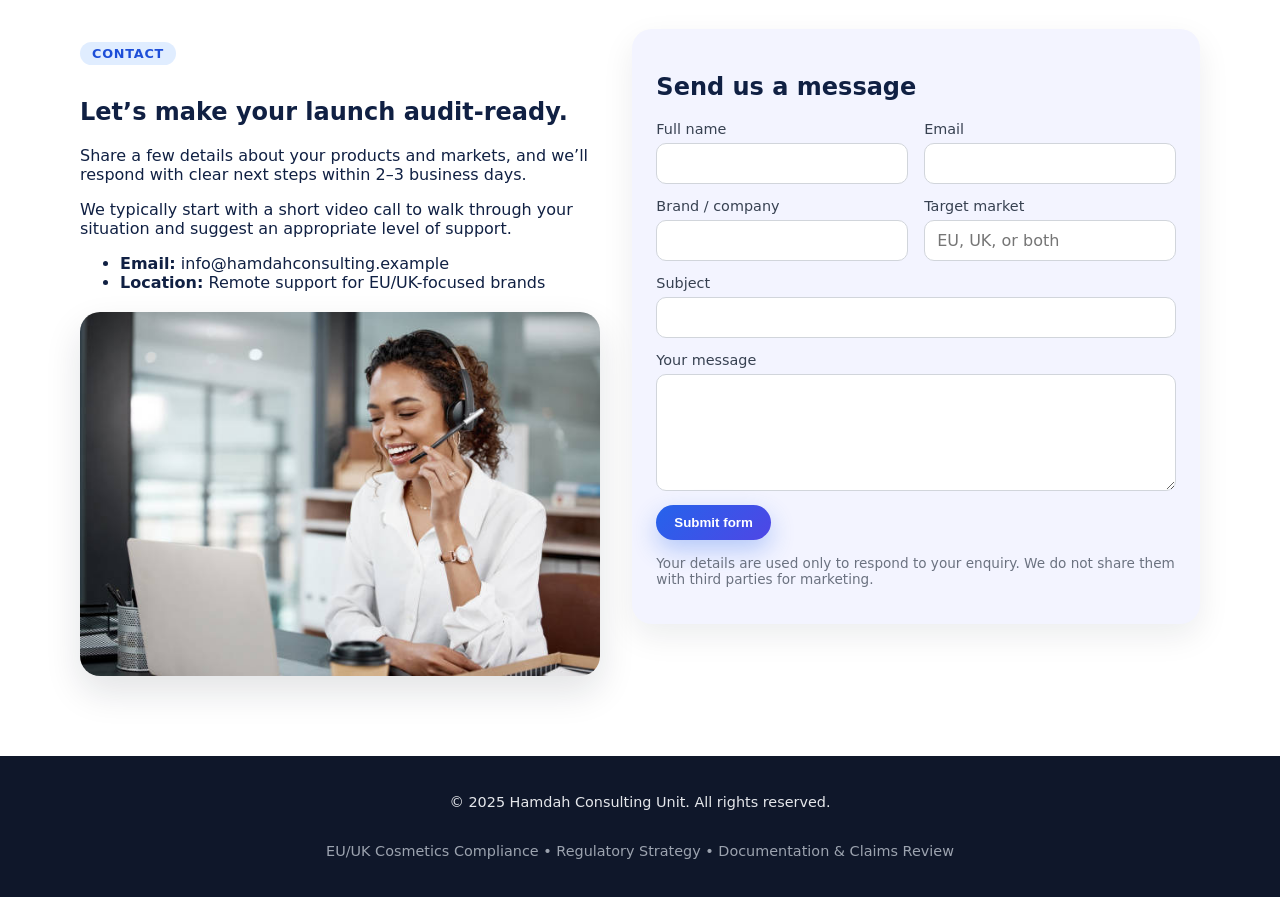
==== commit 7f8556fd: "Revise comments in index.html for accuracy Updated comments for clarity and corrected image descript" ====
--- a/index.html
+++ b/index.html
@@ -1,3 +1,4 @@
+
 <!DOCTYPE html>
 <html lang="en">
 <head>
@@ -7,15 +8,16 @@
   <meta name="description" content="Responsible Person (RP), PIF & CPSR, Safety & Stability testing, and Labelling & Claims support for EU/UK cosmetics compliance." />
 
   <!--
-    FILES NEEDED IN YOUR REPO
+    FILES NEEDED IN YOUR REPO (ahmedrageh99.github.io)
 
     index.html
     /images/about-team.jpg        (About Us image – team planning)
-    /images/contact-support.jpg   (Contact image – support agent)
+    /images/contact-support.jpg   (Contact Us image – support agent)
     /images/Amina_image.jpg
     /images/Daniel_image.jpg
     /images/Sofia_image.jpg
   -->
+
 
   <style>
     *,
